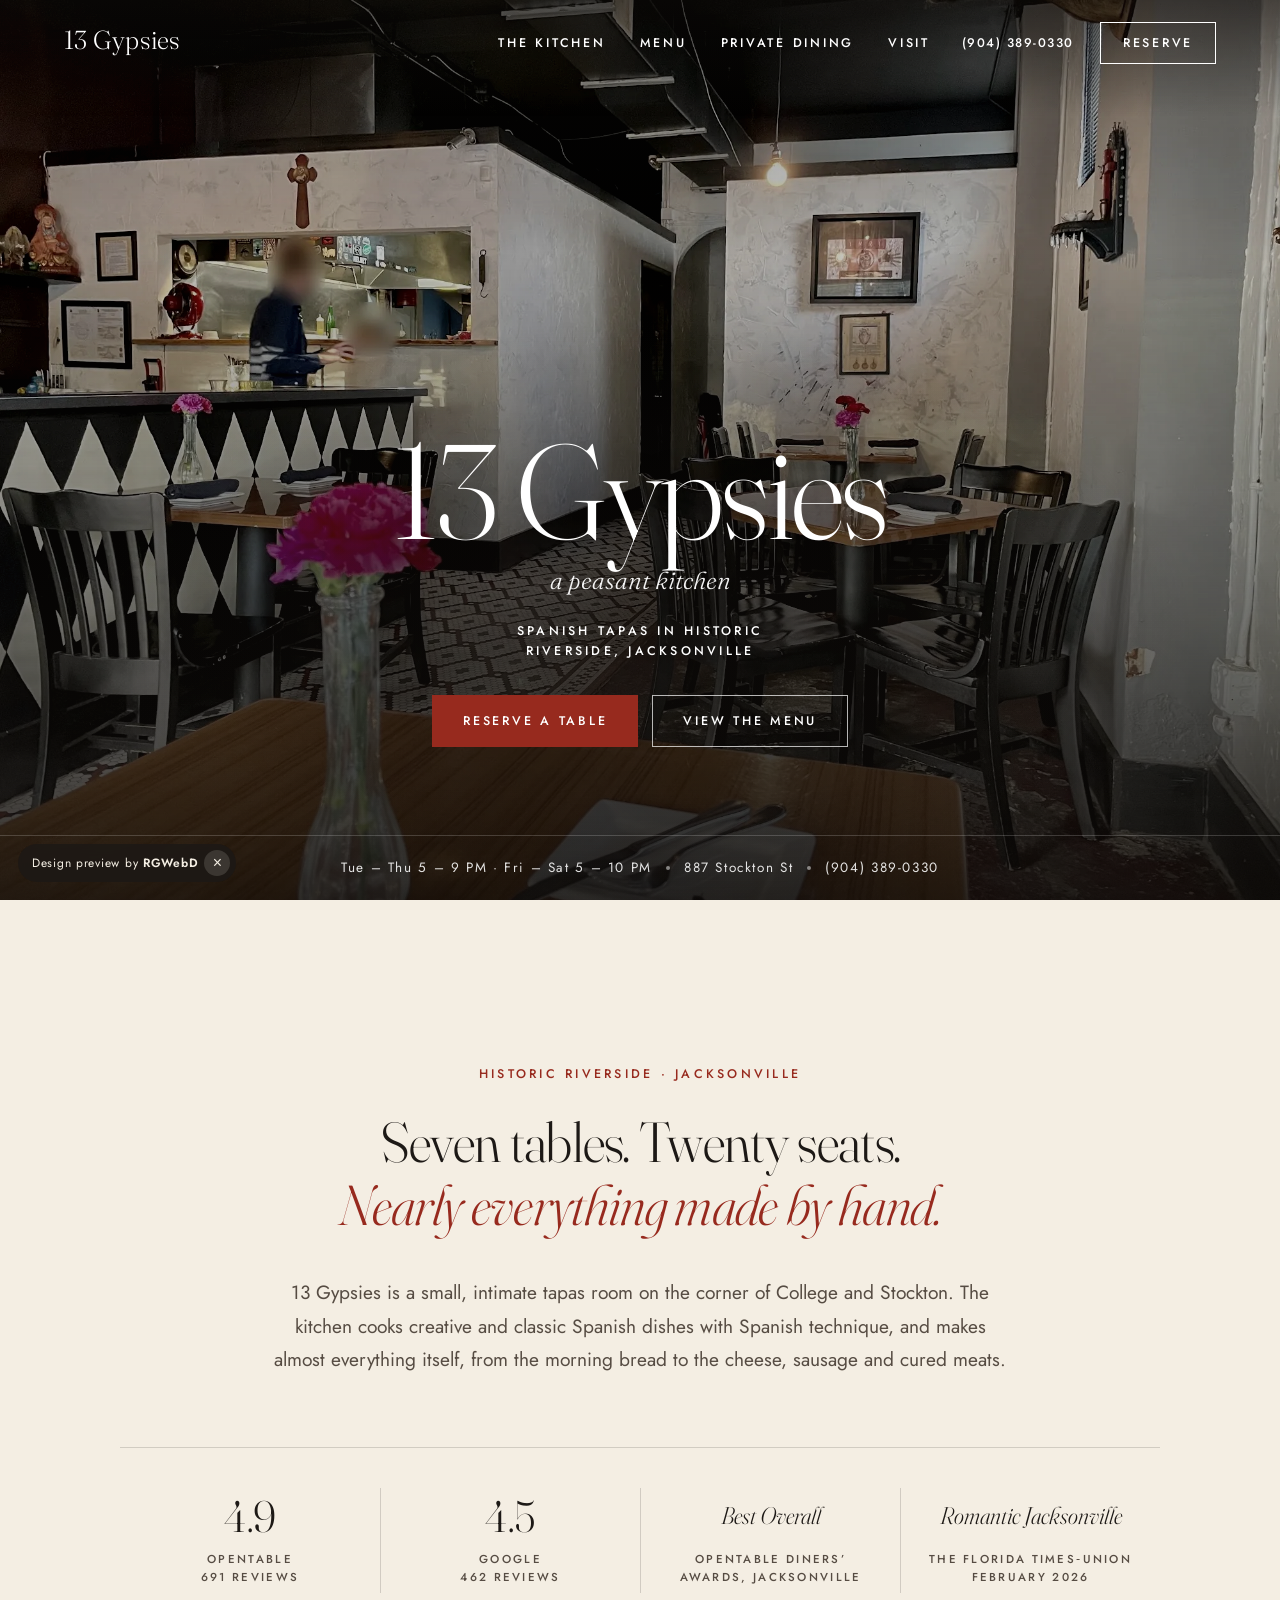
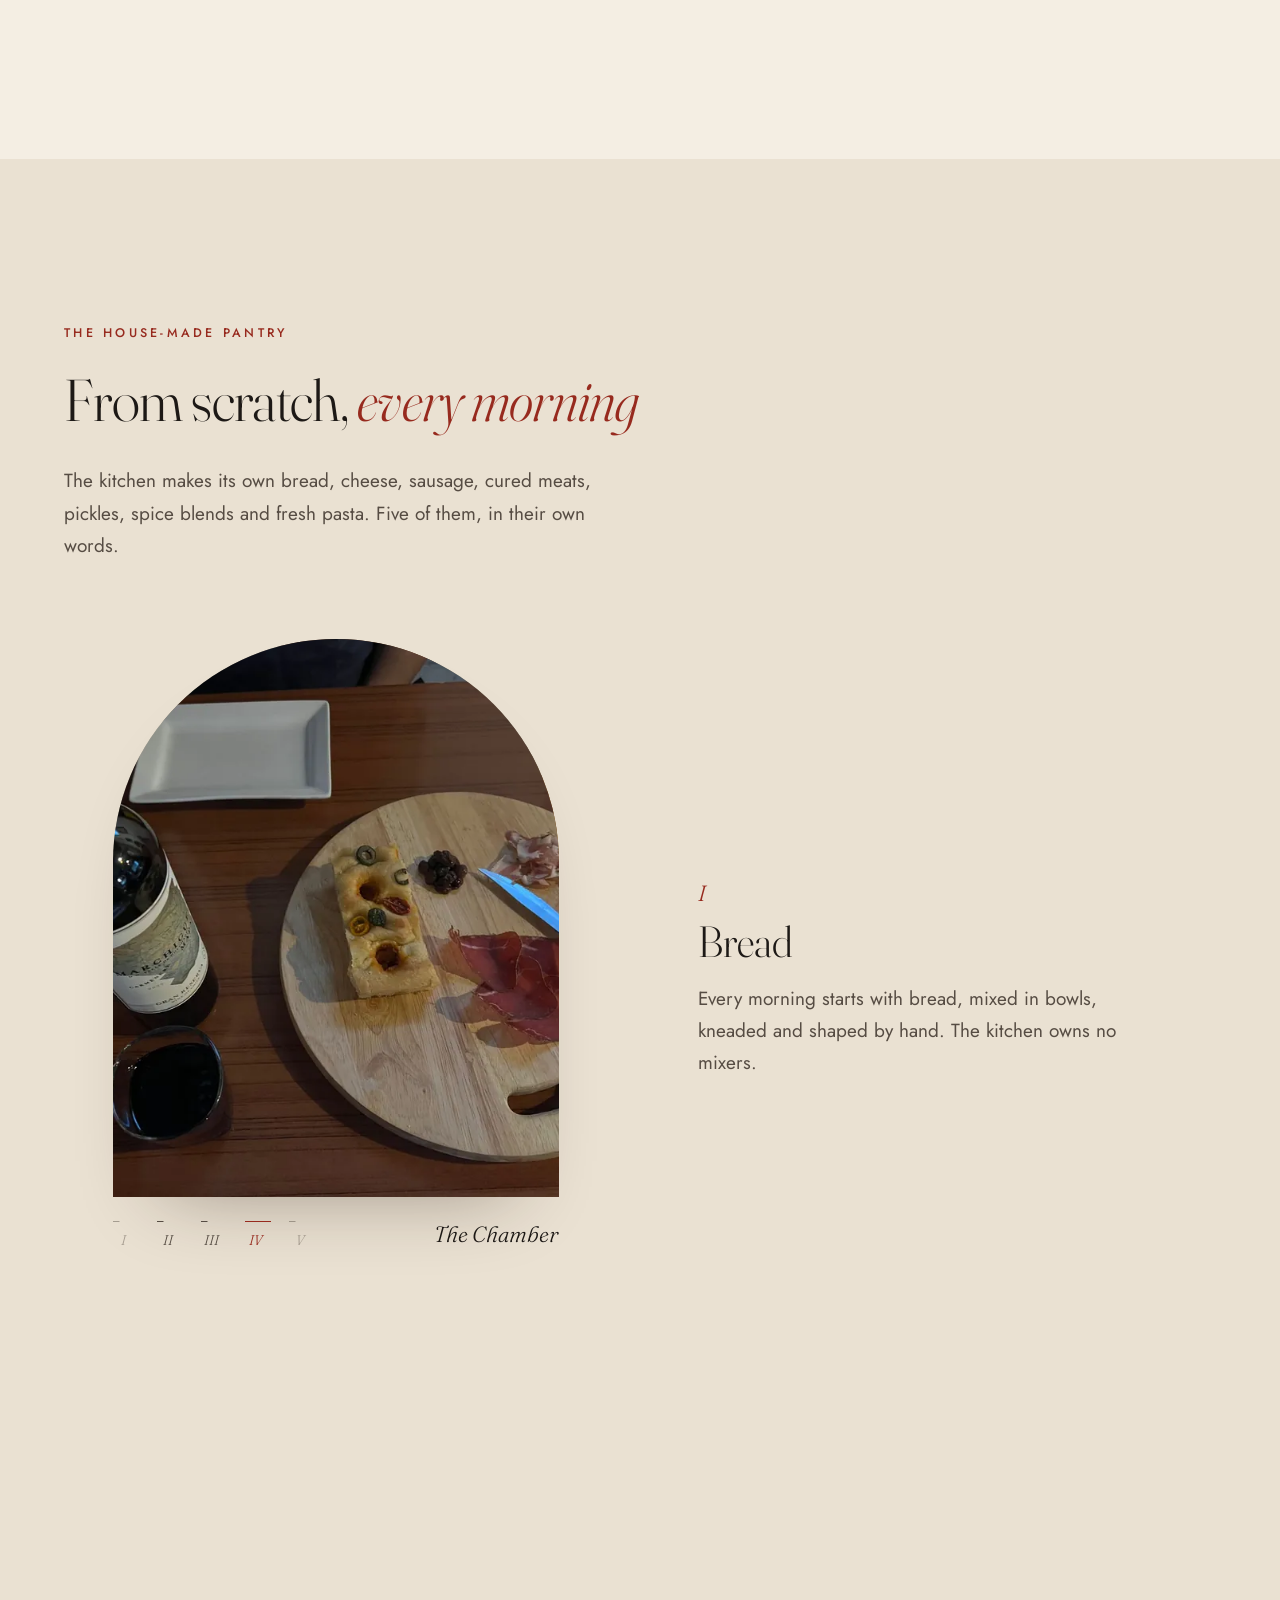
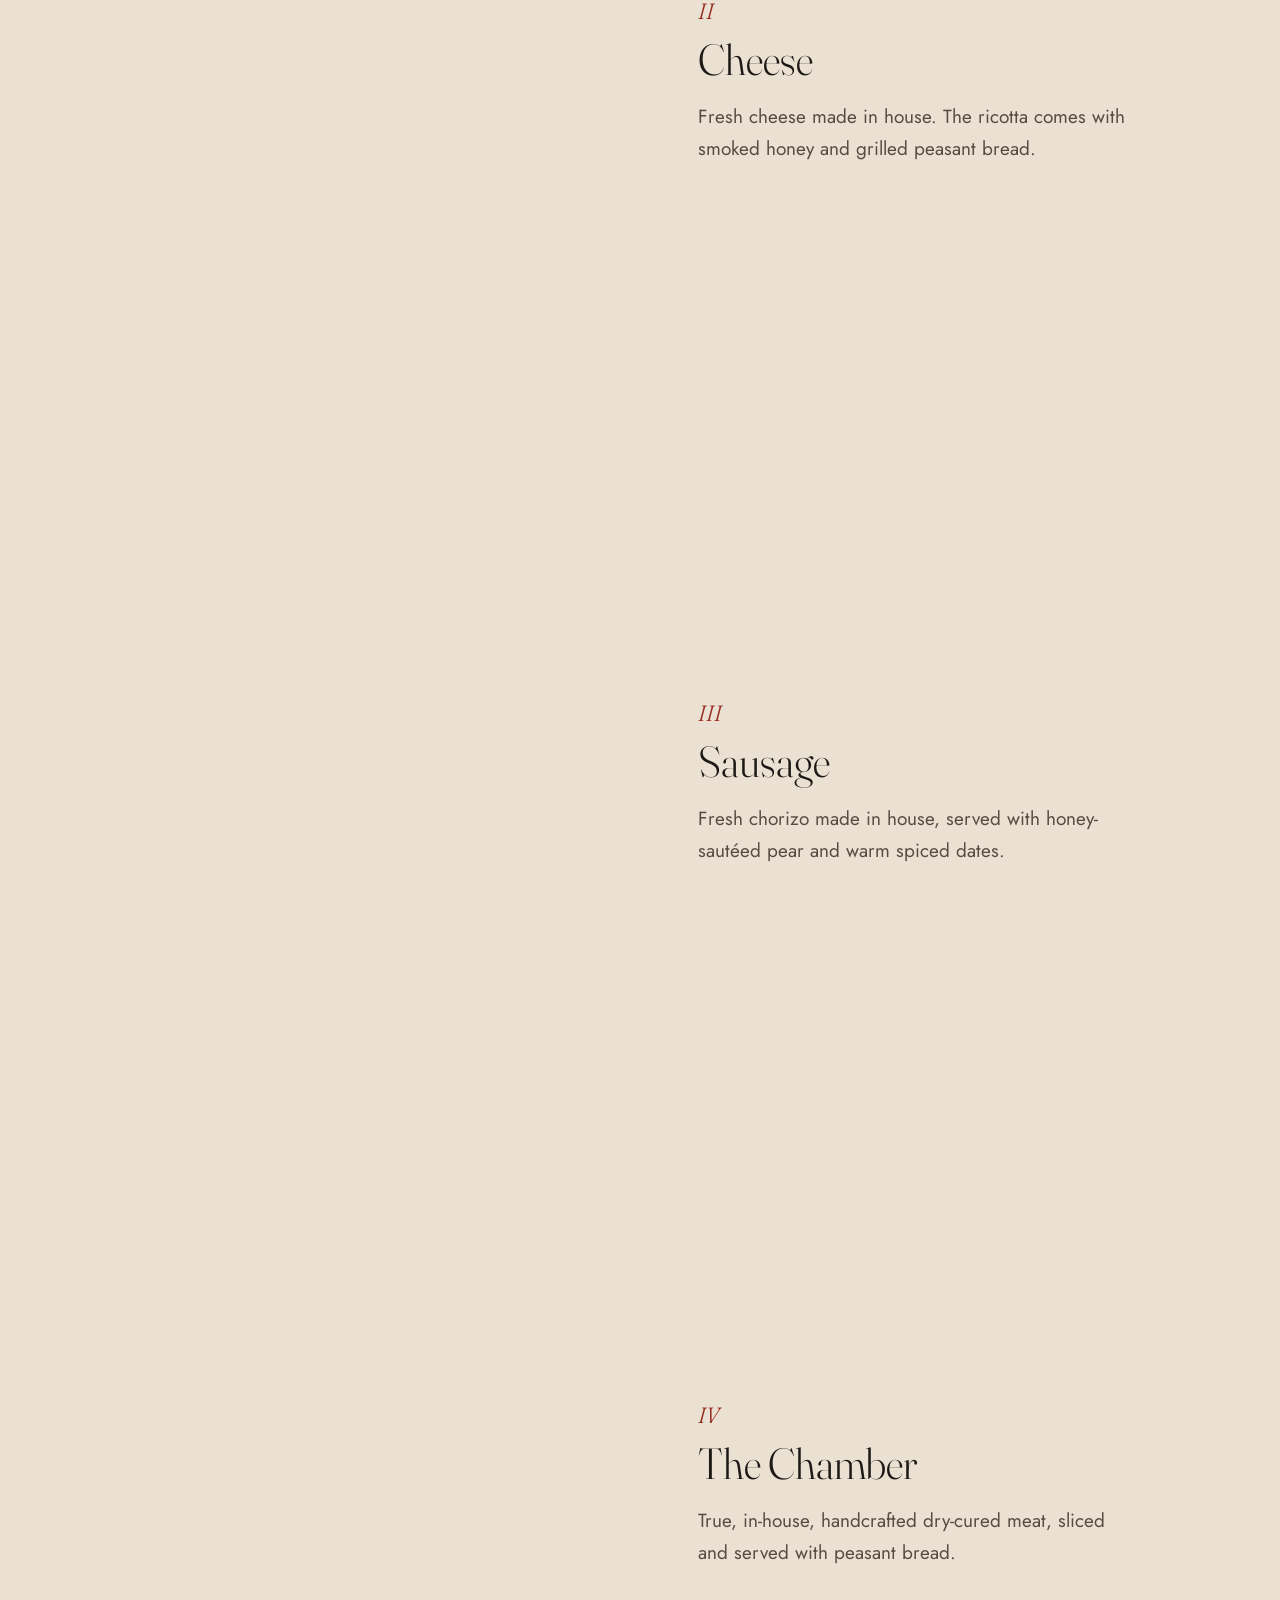
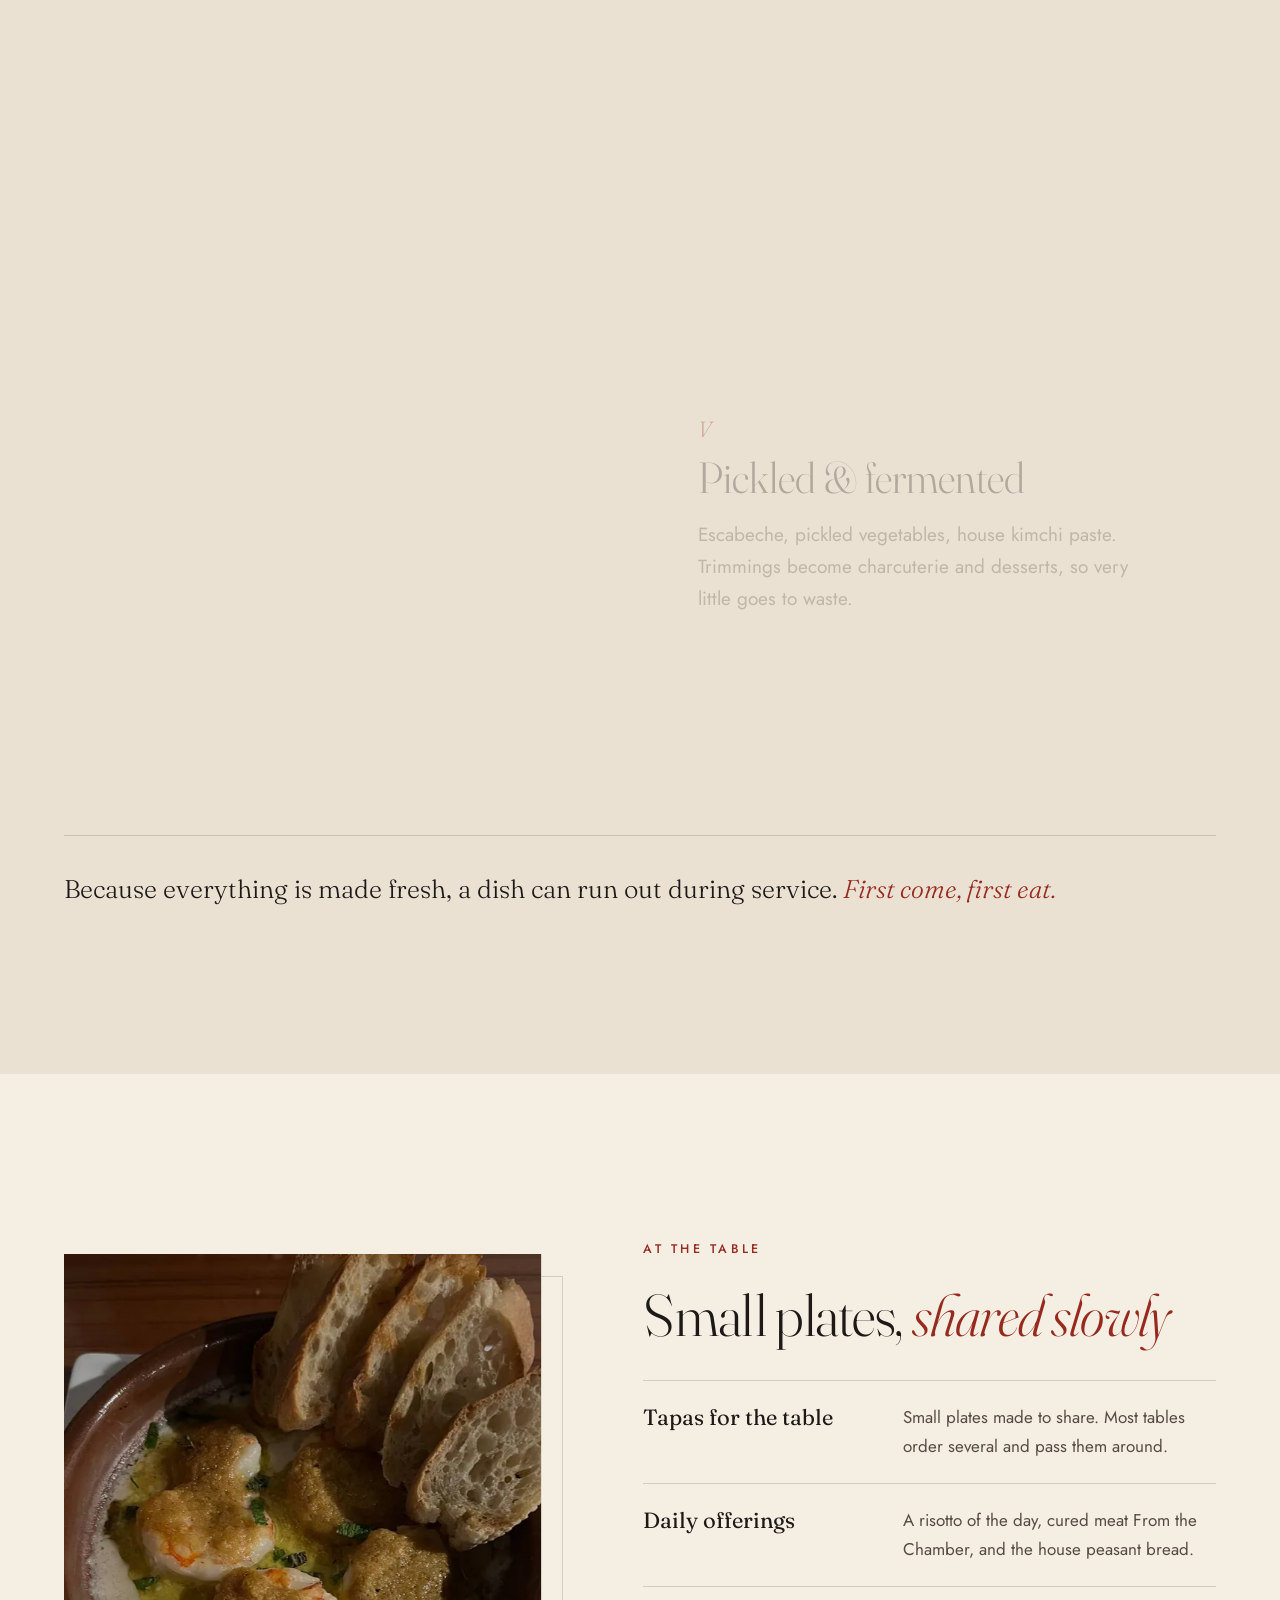
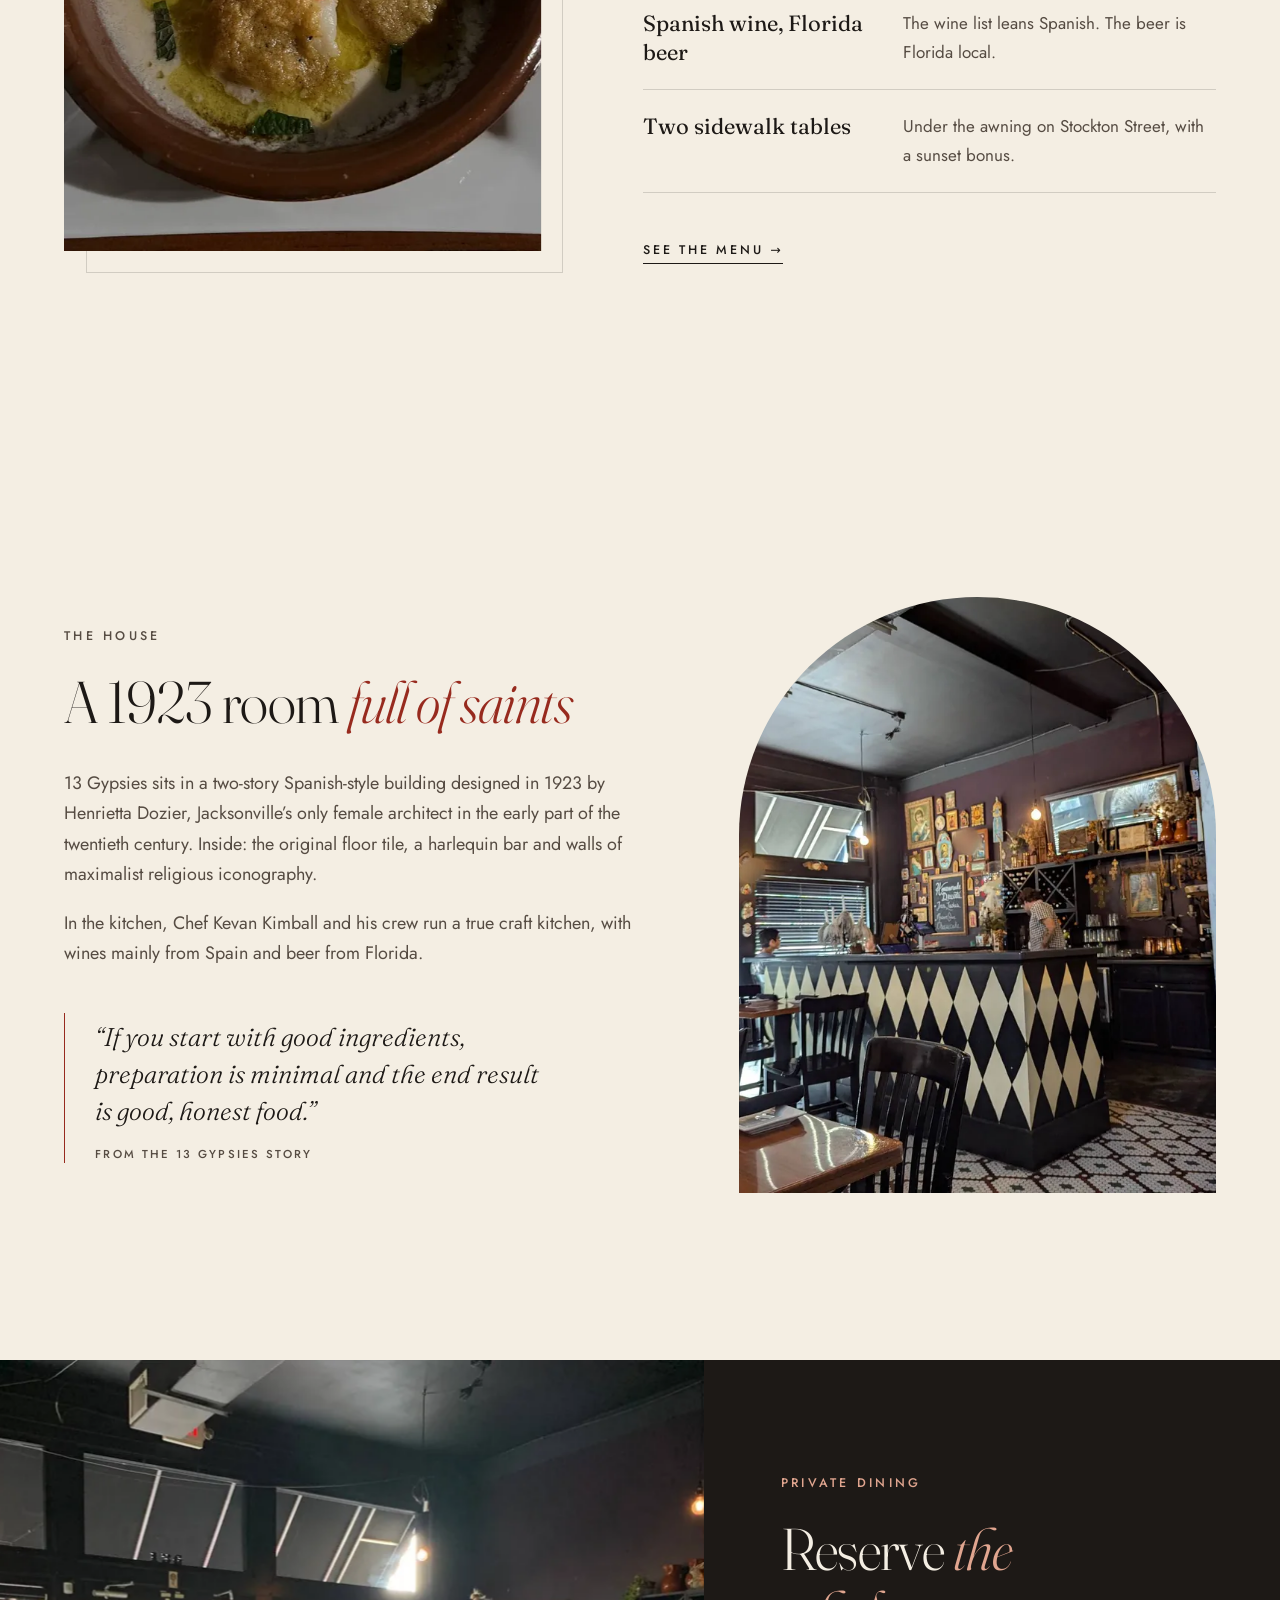
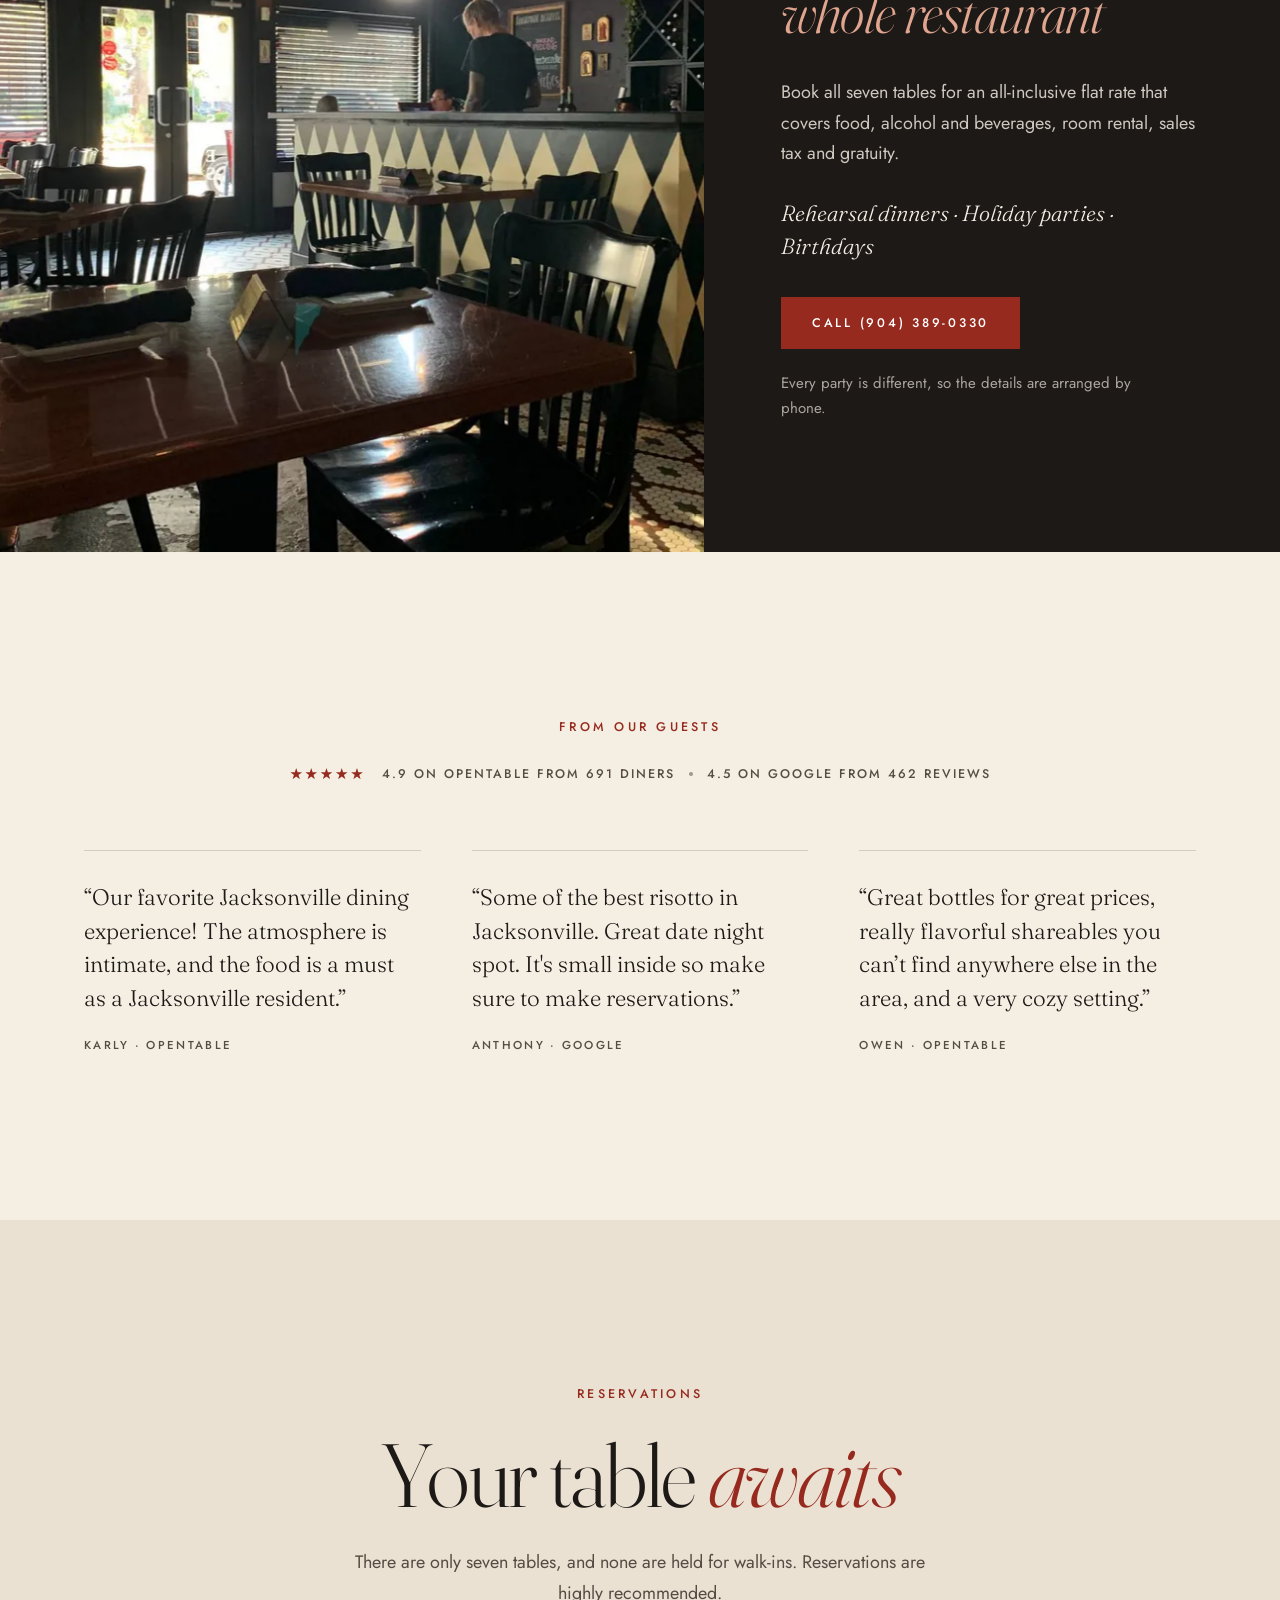
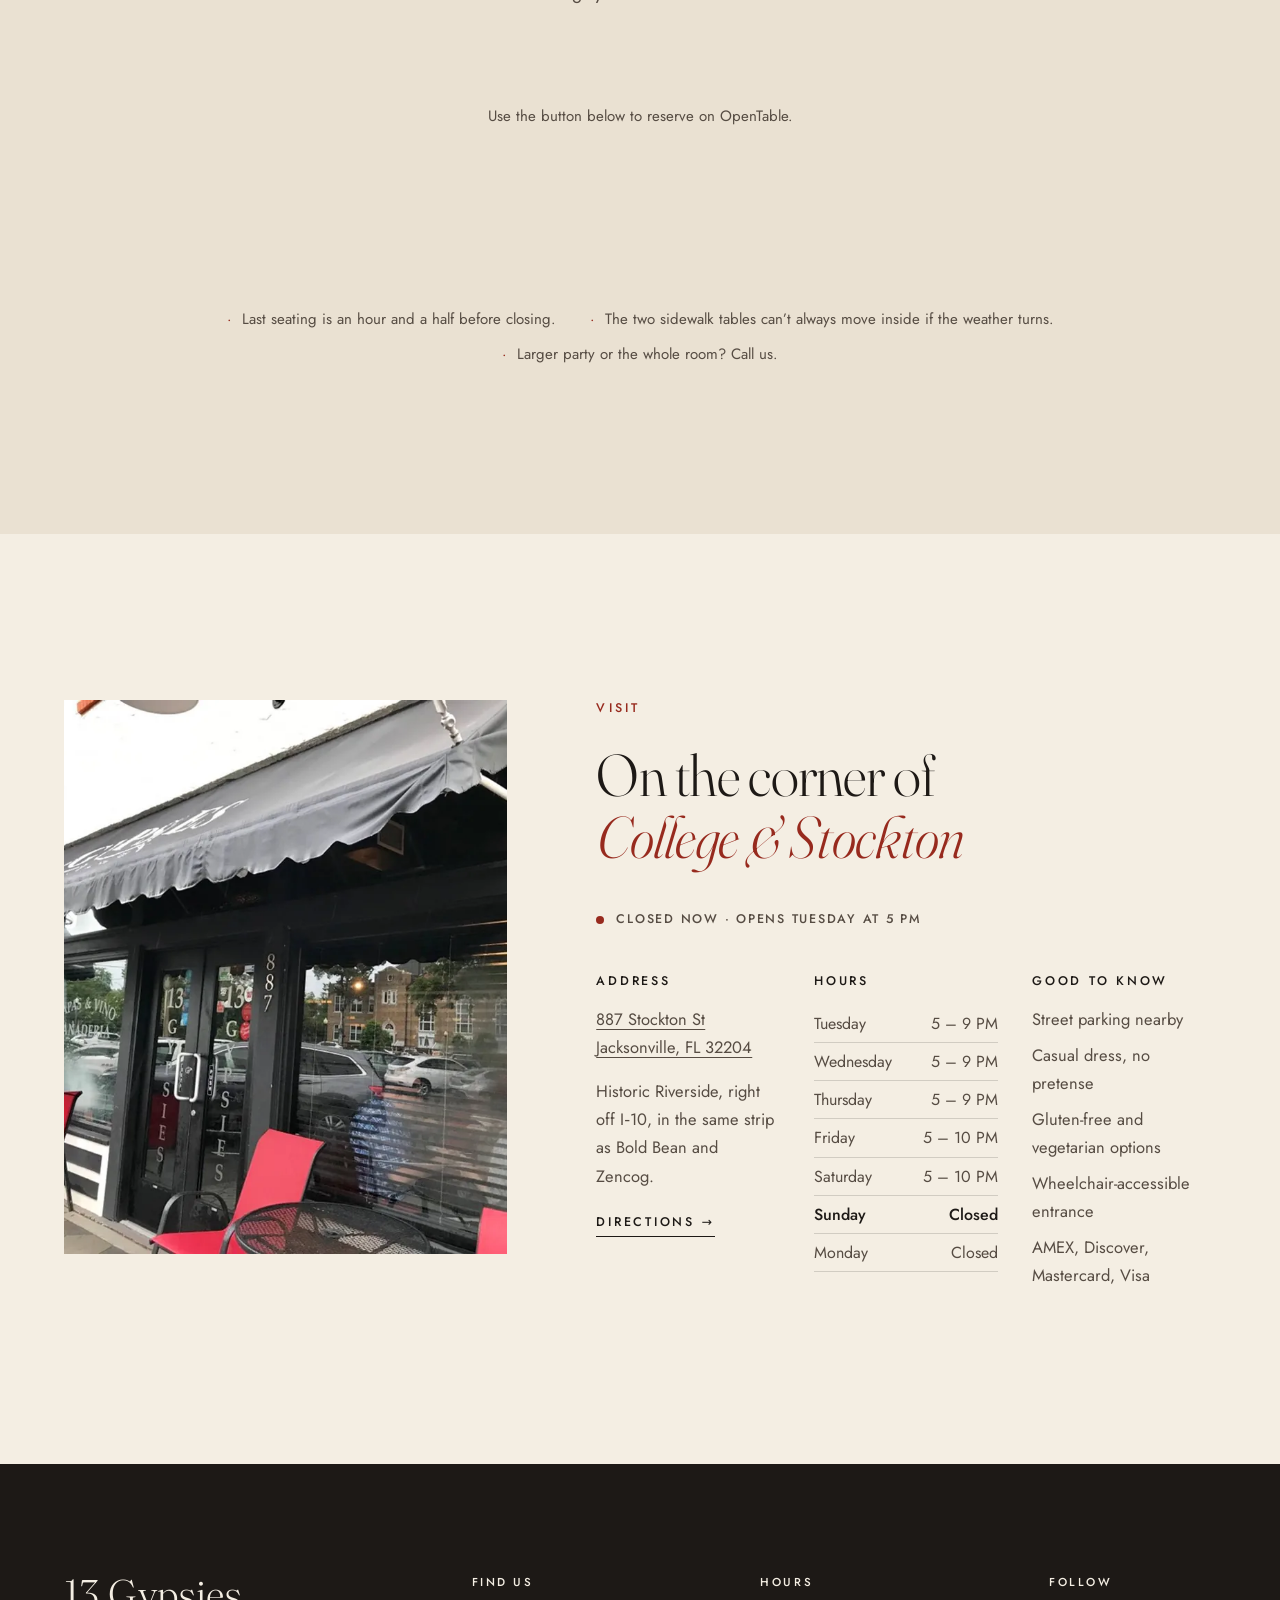
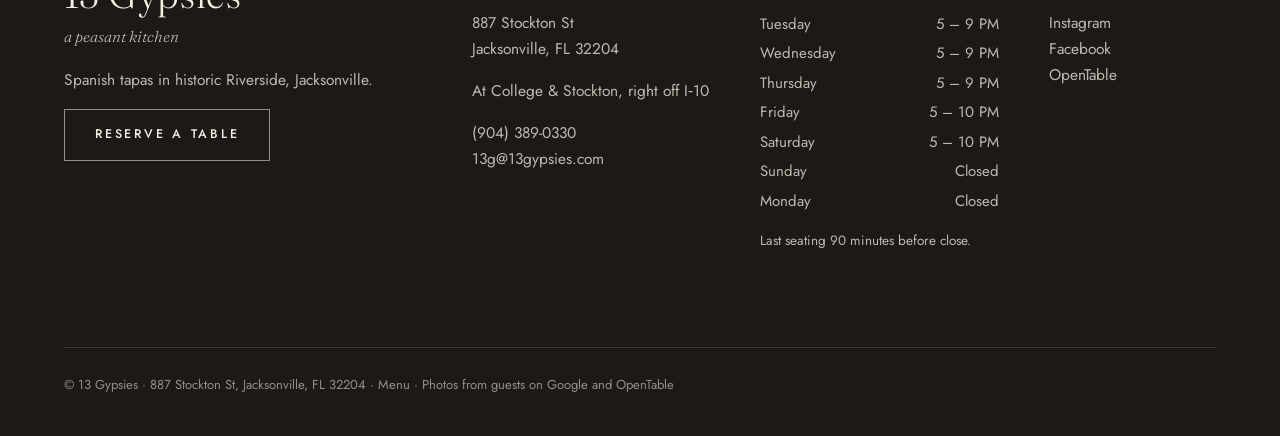
==== index.html @ c00463c7 "13 Gypsies luxe demo: first build" ====
<!doctype html><html lang="en"><head><meta charset="utf-8"><meta name="viewport" content="width=device-width,initial-scale=1,viewport-fit=cover">
<title>13 Gypsies · Spanish Tapas in Riverside, Jacksonville FL</title><meta name="description" content="13 Gypsies is an intimate Spanish tapas restaurant in historic Riverside, Jacksonville: seven tables, twenty seats, and nearly everything made in house. Dinner Tue–Sat. Reserve on OpenTable or call (904) 389-0330."><link rel="canonical" href="https://rgwebd.github.io/13gypsies-luxe/">
<meta property="og:type" content="restaurant"><meta property="og:title" content="13 Gypsies · Spanish Tapas in Riverside, Jacksonville FL"><meta property="og:description" content="13 Gypsies is an intimate Spanish tapas restaurant in historic Riverside, Jacksonville: seven tables, twenty seats, and nearly everything made in house. Dinner Tue–Sat. Reserve on OpenTable or call (904) 389-0330."><meta property="og:url" content="https://rgwebd.github.io/13gypsies-luxe/"><meta property="og:image" content="https://rgwebd.github.io/13gypsies-luxe/assets/og-image.jpg"><meta name="twitter:card" content="summary_large_image"><meta name="twitter:title" content="13 Gypsies · Spanish Tapas in Riverside, Jacksonville FL"><meta name="twitter:description" content="13 Gypsies is an intimate Spanish tapas restaurant in historic Riverside, Jacksonville: seven tables, twenty seats, and nearly everything made in house. Dinner Tue–Sat. Reserve on OpenTable or call (904) 389-0330."><meta name="twitter:image" content="https://rgwebd.github.io/13gypsies-luxe/assets/og-image.jpg">
<meta name="theme-color" content="#F4EEE3"><link rel="icon" href="favicon.ico" sizes="any"><link rel="icon" type="image/png" sizes="32x32" href="assets/favicon-32.png"><link rel="apple-touch-icon" href="apple-touch-icon.png">
<link rel="preload" href="assets/fonts/fraunces-normal.woff2" as="font" type="font/woff2" crossorigin><link rel="preload" href="assets/fonts/jost-normal.woff2" as="font" type="font/woff2" crossorigin>
<link rel="stylesheet" href="assets/styles.css?v=4"><script>document.documentElement.classList.add('js')</script>
<script type="application/ld+json">{"@context": "https://schema.org", "@type": "Restaurant", "@id": "https://rgwebd.github.io/13gypsies-luxe/#restaurant", "name": "13 Gypsies", "slogan": "A peasant kitchen", "url": "https://rgwebd.github.io/13gypsies-luxe/", "image": ["https://rgwebd.github.io/13gypsies-luxe/assets/img/hero-2000.webp", "https://rgwebd.github.io/13gypsies-luxe/assets/og-image.jpg"], "logo": "https://rgwebd.github.io/13gypsies-luxe/assets/favicon-512.png", "telephone": "+1-904-389-0330", "email": "13g@13gypsies.com", "description": "Intimate Spanish tapas restaurant in historic Riverside, Jacksonville: seven tables, twenty seats, and nearly everything made in house, from bread and cheese to sausage and dry-cured meats.", "address": {"@type": "PostalAddress", "streetAddress": "887 Stockton St", "addressLocality": "Jacksonville", "addressRegion": "FL", "postalCode": "32204", "addressCountry": "US"}, "geo": {"@type": "GeoCoordinates", "latitude": 30.315061, "longitude": -81.6891814}, "servesCuisine": ["Spanish", "Tapas", "Mediterranean"], "priceRange": "$$", "openingHoursSpecification": [{"@type": "OpeningHoursSpecification", "dayOfWeek": ["Tuesday", "Wednesday", "Thursday"], "opens": "17:00", "closes": "21:00"}, {"@type": "OpeningHoursSpecification", "dayOfWeek": ["Friday", "Saturday"], "opens": "17:00", "closes": "22:00"}], "acceptsReservations": "https://www.opentable.com/r/13-gypsies-jacksonville", "hasMenu": "https://rgwebd.github.io/13gypsies-luxe/menu.html", "paymentAccepted": "AMEX, Discover, Mastercard, Visa", "aggregateRating": {"@type": "AggregateRating", "ratingValue": 4.5, "reviewCount": 462, "bestRating": 5}, "sameAs": ["https://www.facebook.com/13gypsiesjax/", "https://www.instagram.com/13gypsies/", "https://www.opentable.com/r/13-gypsies-jacksonville", "https://maps.app.goo.gl/4hMLXT24EeZWwXa9A"]}</script></head>
<body class="p-home" id="top">
<a class="skip" href="#main">Skip to content</a>
<header class="hdr over" data-hdr>
 <a class="hdr-brand" href="#top" aria-label="13 Gypsies, home"><span class="wm">13 Gypsies</span></a>
 <nav class="hdr-nav" aria-label="Main"><a href="#kitchen">The Kitchen</a><a href="menu.html">Menu</a><a href="#private">Private Dining</a><a href="#visit">Visit</a></nav>
 <div class="hdr-act"><a class="hdr-tel" href="tel:+19043890330">(904) 389-0330</a><a class="btn sm" href="#reserve">Reserve</a></div>
</header>
<main id="main">
<section class="hero" aria-label="13 Gypsies">
 <div class="hero-ph"><img class="" src="assets/img/hero-1200.webp" srcset="assets/img/hero-1200.webp 1200w, assets/img/hero-2000.webp 2000w" sizes="100vw" alt="The dining room at 13 Gypsies: café tables with carnations, the harlequin bar and the kitchen pass" fetchpriority="high"></div>
 <div class="hero-in">
  <p class="hero-mark" aria-hidden="true">13 Gypsies</p>
  <p class="hero-tag">a peasant kitchen</p>
  <h1 class="hero-h1">Spanish tapas in historic Riverside, Jacksonville</h1>
  <div class="hero-cta"><a class="btn fill" href="#reserve">Reserve a table</a><a class="btn ghost" href="menu.html">View the menu</a></div>
 </div>
 <p class="hero-info"><span class="hi-h">Tue – Thu 5 – 9 PM · Fri – Sat 5 – 10 PM</span><span class="dot d1" aria-hidden="true"></span><span>887 Stockton St</span><span class="dot" aria-hidden="true"></span><a href="tel:+19043890330">(904) 389-0330</a></p>
</section>

<section class="intro sec" aria-labelledby="intro-h">
 <p class="eyebrow">Historic Riverside · Jacksonville</p>
 <h2 id="intro-h" class="intro-h">Seven tables. Twenty seats.<br><em>Nearly everything made by hand.</em></h2>
 <p class="lede">13 Gypsies is a small, intimate tapas room on the corner of College and Stockton. The kitchen cooks creative and classic Spanish dishes with Spanish technique, and makes almost everything itself, from the morning bread to the cheese, sausage and cured meats.</p>
 <ul class="creds" aria-label="Ratings and recognition">
  <li><b>4.9</b><span>OpenTable<br>691 reviews</span></li>
  <li><b>4.5</b><span>Google<br>462 reviews</span></li>
  <li><b class="w">Best Overall</b><span>OpenTable diners’<br>awards, Jacksonville</span></li>
  <li><a href="https://www.jacksonville.com/picture-gallery/entertainment/dining/2026/02/07/romantic-jacksonville-restaurants-for-dates-anniversaries-valentines-day/88514462007" rel="noopener" target="_blank"><b class="w">Romantic Jacksonville</b><span>The Florida Times‑Union<br>February 2026</span></a></li>
 </ul>
</section>

<section class="pantry sec" id="kitchen" aria-labelledby="pt-h" data-pantry>
 <div class="pt-head"><p class="eyebrow">The house-made pantry</p><h2 id="pt-h" class="h2">From scratch, <em>every morning</em></h2><p class="pt-sub">The kitchen makes its own bread, cheese, sausage, cured meats, pickles, spice blends and fresh pasta. Five of them, in their own words.</p></div>
 <div class="pt-grid">
  <div class="pt-stage" aria-hidden="true"><div class="pt-frame"><figure class="pt-shot on" data-i="0"><img class="" src="assets/img/f-bread-700.webp" srcset="assets/img/f-bread-700.webp 700w, assets/img/f-bread-1200.webp 1200w" sizes="(max-width:900px) 92vw, 44vw" alt="House peasant bread with olive oil for dipping" decoding="async"></figure><figure class="pt-shot" data-i="1"><img class="" src="assets/img/f-ricotta-700.webp" srcset="assets/img/f-ricotta-700.webp 700w, assets/img/f-ricotta-1200.webp 1200w" sizes="(max-width:900px) 92vw, 44vw" alt="House made ricotta with grilled peasant bread" decoding="async"></figure><figure class="pt-shot" data-i="2"><img class="" src="assets/img/chorizo-700.webp" srcset="assets/img/chorizo-700.webp 700w, assets/img/chorizo-1200.webp 1200w" sizes="(max-width:900px) 92vw, 44vw" alt="A plate of house chorizo from the 13 Gypsies kitchen" decoding="async"></figure><figure class="pt-shot" data-i="3"><img class="" src="assets/img/chamber-700.webp" srcset="assets/img/chamber-700.webp 700w, assets/img/chamber-1200.webp 1200w" sizes="(max-width:900px) 92vw, 44vw" alt="House cured meat on a wooden board beside a bottle of red wine" decoding="async"></figure><figure class="pt-shot" data-i="4"><img class="" src="assets/img/escabeche-700.webp" srcset="assets/img/escabeche-700.webp 700w, assets/img/escabeche-1200.webp 1200w" sizes="(max-width:900px) 92vw, 44vw" alt="Mushroom escabeche in a clay dish with toasted baguette" decoding="async"></figure></div><div class="pt-cap"><ol class="pt-ticks"><li data-i="0" class=on><span>I</span></li><li data-i="1"><span>II</span></li><li data-i="2"><span>III</span></li><li data-i="3"><span>IV</span></li><li data-i="4"><span>V</span></li></ol><p class="pt-now">Bread</p></div></div>
  <ol class="pt-steps"><li class="pt-step" data-i="0"><span class="pt-num">I</span><h3 class="pt-h">Bread</h3><p>Every morning starts with bread, mixed in bowls, kneaded and shaped by hand. The kitchen owns no mixers.</p><figure class="pt-inline"><img class="" src="assets/img/f-bread-700.webp" srcset="assets/img/f-bread-700.webp 700w, assets/img/f-bread-1200.webp 1200w" sizes="(max-width:900px) 88vw, 40vw" alt="House peasant bread with olive oil for dipping" loading="lazy" decoding="async"></figure></li><li class="pt-step" data-i="1"><span class="pt-num">II</span><h3 class="pt-h">Cheese</h3><p>Fresh cheese made in house. The ricotta comes with smoked honey and grilled peasant bread.</p><figure class="pt-inline"><img class="" src="assets/img/f-ricotta-700.webp" srcset="assets/img/f-ricotta-700.webp 700w, assets/img/f-ricotta-1200.webp 1200w" sizes="(max-width:900px) 88vw, 40vw" alt="House made ricotta with grilled peasant bread" loading="lazy" decoding="async"></figure></li><li class="pt-step" data-i="2"><span class="pt-num">III</span><h3 class="pt-h">Sausage</h3><p>Fresh chorizo made in house, served with honey-sautéed pear and warm spiced dates.</p><figure class="pt-inline"><img class="" src="assets/img/chorizo-700.webp" srcset="assets/img/chorizo-700.webp 700w, assets/img/chorizo-1200.webp 1200w" sizes="(max-width:900px) 88vw, 40vw" alt="A plate of house chorizo from the 13 Gypsies kitchen" loading="lazy" decoding="async"></figure></li><li class="pt-step" data-i="3"><span class="pt-num">IV</span><h3 class="pt-h">The Chamber</h3><p>True, in-house, handcrafted dry-cured meat, sliced and served with peasant bread.</p><figure class="pt-inline"><img class="" src="assets/img/chamber-700.webp" srcset="assets/img/chamber-700.webp 700w, assets/img/chamber-1200.webp 1200w" sizes="(max-width:900px) 88vw, 40vw" alt="House cured meat on a wooden board beside a bottle of red wine" loading="lazy" decoding="async"></figure></li><li class="pt-step" data-i="4"><span class="pt-num">V</span><h3 class="pt-h">Pickled &amp; fermented</h3><p>Escabeche, pickled vegetables, house kimchi paste. Trimmings become charcuterie and desserts, so very little goes to waste.</p><figure class="pt-inline"><img class="" src="assets/img/escabeche-700.webp" srcset="assets/img/escabeche-700.webp 700w, assets/img/escabeche-1200.webp 1200w" sizes="(max-width:900px) 88vw, 40vw" alt="Mushroom escabeche in a clay dish with toasted baguette" loading="lazy" decoding="async"></figure></li></ol>
 </div>
 <p class="pt-foot">Because everything is made fresh, a dish can run out during service. <em>First come, first eat.</em></p>
</section>

<section class="atable sec" aria-labelledby="tb-h">
 <figure class="tb-ph"><img class="" src="assets/img/f-gambas-800.webp" srcset="assets/img/f-gambas-800.webp 800w, assets/img/f-gambas-1600.webp 1600w" sizes="(max-width:900px) 92vw, 46vw" alt="Garlic shrimp in a clay dish with slices of house baguette" loading="lazy" decoding="async"></figure>
 <div class="tb-tx"><p class="eyebrow">At the table</p><h2 id="tb-h" class="h2">Small plates, <em>shared slowly</em></h2>
  <dl class="fm"><div class="fm-row"><dt>Tapas for the table</dt><dd>Small plates made to share. Most tables order several and pass them around.</dd></div><div class="fm-row"><dt>Daily offerings</dt><dd>A risotto of the day, cured meat From the Chamber, and the house peasant bread.</dd></div><div class="fm-row"><dt>Spanish wine, Florida beer</dt><dd>The wine list leans Spanish. The beer is Florida local.</dd></div><div class="fm-row"><dt>Two sidewalk tables</dt><dd>Under the awning on Stockton Street, with a sunset bonus.</dd></div></dl>
  <a class="lnk" href="menu.html">See the menu</a></div>
</section>

<section class="house sec" aria-labelledby="hs-h">
 <div class="hs-tx"><p class="eyebrow">The house</p><h2 id="hs-h" class="h2">A 1923 room <em>full of saints</em></h2>
  <p>13 Gypsies sits in a two-story Spanish-style building designed in 1923 by Henrietta Dozier, Jacksonville’s only female architect in the early part of the twentieth century. Inside: the original floor tile, a harlequin bar and walls of maximalist religious iconography.</p>
  <p>In the kitchen, Chef Kevan Kimball and his crew run a true craft kitchen, with wines mainly from Spain and beer from Florida.</p>
  <blockquote class="pull">“If you start with good ingredients, preparation is minimal and the end result is good, honest food.”<cite>From the 13 Gypsies story</cite></blockquote></div>
 <figure class="hs-ph"><img class="" src="assets/img/bar-800.webp" srcset="assets/img/bar-800.webp 800w, assets/img/bar-1600.webp 1600w" sizes="(max-width:900px) 92vw, 46vw" alt="The harlequin-painted bar beneath a wall of icons, candles and framed saints" loading="lazy" decoding="async"></figure>
</section>

<section class="private sec" id="private" aria-labelledby="pv-h">
 <figure class="pv-ph"><img class="" src="assets/img/dining-800.webp" srcset="assets/img/dining-800.webp 800w, assets/img/dining-1600.webp 1600w" sizes="(max-width:900px) 100vw, 55vw" alt="Café tables set by the front windows on Stockton Street" loading="lazy" decoding="async"></figure>
 <div class="pv-tx"><p class="eyebrow">Private dining</p><h2 id="pv-h" class="h2">Reserve <em>the whole restaurant</em></h2>
  <p>Book all seven tables for an all-inclusive flat rate that covers food, alcohol and beverages, room rental, sales tax and gratuity.</p>
  <p class="pv-for">Rehearsal dinners · Holiday parties · Birthdays</p>
  <div class="pv-cta"><a class="btn fill" href="tel:+19043890330">Call (904) 389-0330</a></div>
  <p class="small">Every party is different, so the details are arranged by phone.</p></div>
</section>

<section class="reviews sec" aria-labelledby="rv-h">
 <h2 id="rv-h" class="eyebrow">From our guests</h2>
 <p class="rv-line"><span class="stars" style="--r:98%" aria-hidden="true"><span>★★★★★</span><span>★★★★★</span></span> <span>4.9 on OpenTable from 691 diners</span><span class="dot" aria-hidden="true"></span><span>4.5 on Google from 462 reviews</span></p>
 <div class="rv-grid"><figure class="rv"><blockquote>“Our favorite Jacksonville dining experience! The atmosphere is intimate, and the food is a must as a Jacksonville resident.”</blockquote><figcaption>Karly · OpenTable</figcaption></figure><figure class="rv"><blockquote>“Some of the best risotto in Jacksonville. Great date night spot. It's small inside so make sure to make reservations.”</blockquote><figcaption>Anthony · Google</figcaption></figure><figure class="rv"><blockquote>“Great bottles for great prices, really flavorful shareables you can’t find anywhere else in the area, and a very cozy setting.”</blockquote><figcaption>Owen · OpenTable</figcaption></figure></div>
</section>

<section class="reserve sec" id="reserve" aria-labelledby="rs-h">
 <div class="rs-in">
  <p class="eyebrow">Reservations</p><h2 id="rs-h" class="rs-h">Your table <em>awaits</em></h2>
  <p class="rs-sub">There are only seven tables, and none are held for walk-ins. Reservations are highly recommended.</p>
  <div class="otw" data-rid="283390"><p class="otload">Loading OpenTable availability…</p></div>
  <div class="rs-cta"><a class="btn fill" href="https://www.opentable.com/r/13-gypsies-jacksonville" rel="noopener" target="_blank">Reserve on OpenTable</a><a class="btn" href="tel:+19043890330">Call (904) 389-0330</a></div>
  <ul class="rs-notes"><li>Last seating is an hour and a half before closing.</li><li>The two sidewalk tables can’t always move inside if the weather turns.</li><li>Larger party or the whole room? Call us.</li></ul>
 </div>
</section>

<section class="visit sec" id="visit" aria-labelledby="vs-h">
 <figure class="vs-ph"><img class="" src="assets/img/front-800.webp" srcset="assets/img/front-800.webp 800w, assets/img/front-1600.webp 1600w" sizes="(max-width:900px) 92vw, 46vw" alt="The 13 Gypsies storefront at 887 Stockton Street, with red chairs under the awning" loading="lazy" decoding="async"></figure>
 <div class="vs-tx"><p class="eyebrow">Visit</p><h2 id="vs-h" class="h2">On the corner of <em>College &amp; Stockton</em></h2>
  <p class="status" data-status><i aria-hidden="true"></i><span>Dinner Tuesday to Saturday from 5 PM</span></p>
  <div class="vs-cols">
   <div><h3 class="h3">Address</h3><p><a href="https://maps.app.goo.gl/4hMLXT24EeZWwXa9A" rel="noopener" target="_blank">887 Stockton St<br>Jacksonville, FL 32204</a></p><p>Historic Riverside, right off I‑10, in the same strip as Bold Bean and Zencog.</p><p><a class="lnk" href="https://www.google.com/maps/dir/?api=1&destination=13+Gypsies,+887+Stockton+St,+Jacksonville,+FL+32204" rel="noopener" target="_blank">Directions</a></p></div>
   <div><h3 class="h3">Hours</h3><table class="hours"><caption class="sr">Opening hours</caption><tr data-d="2"><th scope="row">Tuesday</th><td>5 – 9 PM</td></tr><tr data-d="3"><th scope="row">Wednesday</th><td>5 – 9 PM</td></tr><tr data-d="4"><th scope="row">Thursday</th><td>5 – 9 PM</td></tr><tr data-d="5"><th scope="row">Friday</th><td>5 – 10 PM</td></tr><tr data-d="6"><th scope="row">Saturday</th><td>5 – 10 PM</td></tr><tr data-d="0"><th scope="row">Sunday</th><td>Closed</td></tr><tr data-d="1"><th scope="row">Monday</th><td>Closed</td></tr></table></div>
   <div><h3 class="h3">Good to know</h3><ul class="gtk"><li>Street parking nearby</li><li>Casual dress, no pretense</li><li>Gluten-free and vegetarian options</li><li>Wheelchair-accessible entrance</li><li>AMEX, Discover, Mastercard, Visa</li></ul></div>
  </div></div>
</section>
</main>
<footer class="ftr">
 <div class="ftr-in">
  <div class="ftr-brand"><span class="wm">13 Gypsies</span><p class="ftr-tag">a peasant kitchen</p><p>Spanish tapas in historic Riverside, Jacksonville.</p><a class="btn light" href="index.html#reserve">Reserve a table</a></div>
  <div><h2 class="ftr-h">Find us</h2><p><a href="https://maps.app.goo.gl/4hMLXT24EeZWwXa9A" rel="noopener" target="_blank">887 Stockton St<br>Jacksonville, FL 32204</a></p><p>At College &amp; Stockton, right off I‑10</p><p><a href="tel:+19043890330">(904) 389-0330</a><br><a href="mailto:13g@13gypsies.com">13g@13gypsies.com</a></p></div>
  <div><h2 class="ftr-h">Hours</h2><ul class="ftr-hours"><li><span>Tuesday</span><span>5 – 9 PM</span></li><li><span>Wednesday</span><span>5 – 9 PM</span></li><li><span>Thursday</span><span>5 – 9 PM</span></li><li><span>Friday</span><span>5 – 10 PM</span></li><li><span>Saturday</span><span>5 – 10 PM</span></li><li><span>Sunday</span><span>Closed</span></li><li><span>Monday</span><span>Closed</span></li></ul><p class="ftr-small">Last seating 90 minutes before close.</p></div>
  <div><h2 class="ftr-h">Follow</h2><p><a href="https://www.instagram.com/13gypsies/" rel="noopener" target="_blank">Instagram</a><br><a href="https://www.facebook.com/13gypsiesjax/" rel="noopener" target="_blank">Facebook</a><br><a href="https://www.opentable.com/r/13-gypsies-jacksonville" rel="noopener" target="_blank">OpenTable</a></p></div>
 </div>
 <p class="ftr-base">© 13 Gypsies · 887 Stockton St, Jacksonville, FL 32204 · <a href="menu.html">Menu</a> · Photos from guests on Google and OpenTable</p>
</footer>
<div class="mbar" data-mbar><a class="btn fill" href="index.html#reserve">Reserve</a><a class="btn" href="tel:+19043890330">Call</a></div>
<aside class="demo" aria-label="Design preview notice"><span>Design preview by <b>RGWebD</b></span><button type="button" aria-label="Dismiss design preview notice">×</button></aside>
<script src="assets/script.js?v=4" defer></script>
</body></html>
---- assets/styles.css ----
@font-face{font-family:Fraunces;src:url(fonts/fraunces-normal.woff2) format("woff2");font-weight:300 600;font-style:normal;font-display:swap}
@font-face{font-family:Fraunces;src:url(fonts/fraunces-italic.woff2) format("woff2");font-weight:300 500;font-style:italic;font-display:swap}
@font-face{font-family:Jost;src:url(fonts/jost-normal.woff2) format("woff2");font-weight:300 600;font-style:normal;font-display:swap}
:root{--paper:#F4EEE3;--paper2:#EAE1D2;--ink:#1D1916;--ink2:#564C43;--red:#972A1E;--red2:#7E2117;--line:rgba(29,25,22,.16);
--serif:Fraunces,"Iowan Old Style",Georgia,serif;--sans:Jost,"Avenir Next",system-ui,sans-serif;--ease:cubic-bezier(.2,.7,.1,1);--gut:clamp(22px,5vw,80px)}
*,*::before,*::after{box-sizing:border-box}
[hidden]{display:none!important}
html{scroll-behavior:smooth;scroll-padding-top:90px;-webkit-text-size-adjust:100%}
body{margin:0;background:var(--paper);color:var(--ink);font:400 18px/1.7 var(--sans);-webkit-font-smoothing:antialiased;text-rendering:optimizeLegibility;overflow-x:hidden}
img{display:block;max-width:100%;height:auto}
a{color:inherit}
h1,h2,h3{margin:0;font-weight:300;text-wrap:balance}
p{margin:0 0 1em}
em{font-style:italic}
.sr{position:absolute;width:1px;height:1px;overflow:hidden;clip:rect(0 0 0 0);white-space:nowrap}
.skip{position:fixed;left:16px;top:-60px;z-index:100;background:var(--ink);color:var(--paper);padding:10px 16px;text-decoration:none}
.skip:focus{top:12px}
:focus-visible{outline:2px solid var(--red);outline-offset:3px}
.sec{padding:clamp(96px,13vw,190px) var(--gut);overflow-x:clip}
.eyebrow{font:500 12.5px/1.4 var(--sans);letter-spacing:.26em;text-transform:uppercase;color:var(--red);margin:0 0 26px}
.h2{font:300 clamp(38px,4.6vw,66px)/1.06 var(--serif);font-variation-settings:"opsz" 144;letter-spacing:-.012em;margin-bottom:34px}
.h2 em,.intro-h em,.rs-h em,.mn-title em{color:var(--red);font-weight:300}
.h3{font:500 12.5px/1.4 var(--sans);letter-spacing:.22em;text-transform:uppercase;margin:0 0 14px;color:var(--ink)}
.lede{font-size:clamp(18px,1.5vw,20.5px);line-height:1.75;color:var(--ink2);max-width:62ch}
.small{font-size:15px;color:var(--ink2)}
.dot{display:inline-block;width:4px;height:4px;border-radius:50%;background:currentColor;opacity:.55;margin:0 14px;vertical-align:middle}

/* buttons + links */
.btn{display:inline-flex;align-items:center;justify-content:center;gap:10px;min-height:52px;padding:0 30px;border:1px solid currentColor;background:transparent;color:inherit;font:500 12.5px/1 var(--sans);letter-spacing:.22em;text-transform:uppercase;text-decoration:none;transition:background .35s,color .35s,border-color .35s;white-space:nowrap}
.btn:hover{background:var(--ink);color:var(--paper);border-color:var(--ink)}
.btn.fill{background:var(--red);border-color:var(--red);color:#fff}
.btn.fill:hover{background:var(--red2);border-color:var(--red2)}
.btn.sm{min-height:42px;padding:0 22px}
.btn.ghost{color:#fff;border-color:rgba(255,255,255,.7)}
.btn.ghost:hover{background:#fff;color:var(--ink);border-color:#fff}
.btn.light{color:var(--paper);border-color:rgba(244,238,227,.55)}
.btn.light:hover{background:var(--paper);color:var(--ink)}
.lnk{display:inline-block;font:500 12.5px/1 var(--sans);letter-spacing:.22em;text-transform:uppercase;text-decoration:none;padding-bottom:8px;background:linear-gradient(currentColor,currentColor) 0 100%/100% 1px no-repeat;transition:background-size .45s var(--ease)}
.lnk::after{content:" →"}
.lnk:hover{background-size:40% 1px}

/* header */
.wm{font:300 26px/1 var(--serif);font-variation-settings:"opsz" 72;letter-spacing:.01em;white-space:nowrap}
.wm i{font-style:italic;color:inherit;margin-right:.08em}
.hdr{position:fixed;inset:0 0 auto;z-index:50;display:flex;align-items:center;gap:32px;height:86px;padding:0 var(--gut);color:var(--ink);transition:background .45s,color .45s,height .45s,box-shadow .45s}
.hdr.over{color:#fff}
.hdr.over::before{content:"";position:absolute;inset:0 0 -30px;background:linear-gradient(180deg,rgba(12,10,8,.5),transparent);pointer-events:none;transition:opacity .45s;z-index:-1}
.hdr.solid{background:var(--paper);color:var(--ink);height:72px;box-shadow:0 1px 0 var(--line)}
.hdr.solid::before{opacity:0}
.hdr-brand{text-decoration:none;color:inherit}
.hdr-nav{display:flex;gap:34px;margin-left:auto}
.hdr-nav a,.hdr-tel{font:500 12.5px/1 var(--sans);letter-spacing:.22em;text-transform:uppercase;text-decoration:none;padding:8px 0;background:linear-gradient(currentColor,currentColor) 0 100%/0 1px no-repeat;transition:background-size .4s var(--ease)}
.hdr-nav a:hover,.hdr-nav a[aria-current]{background-size:100% 1px}
.hdr-act{display:flex;align-items:center;gap:26px}
.hdr-tel{letter-spacing:.12em}
.hdr .btn.sm{border-color:currentColor}
.hdr.solid .btn.sm{background:var(--red);border-color:var(--red);color:#fff}

/* hero */
.hero{position:relative;height:100vh;height:100svh;min-height:620px;color:#fff;display:flex;align-items:flex-end;justify-content:center;overflow:hidden;background:#2a2420}
.hero-ph,.hero-ph img{position:absolute;inset:0;width:100%;height:100%}
.hero-ph img{object-fit:cover;object-position:50% 62%;filter:brightness(.8) contrast(1.05) saturate(.86);transform-origin:50% 60%;animation:kb 14s var(--ease) both}
@keyframes kb{from{transform:scale(1.07)}to{transform:scale(1)}}
.hero-ph::after{content:"";position:absolute;inset:0;background:radial-gradient(ellipse 60% 48% at 50% 70%,rgba(14,11,9,.5),transparent 72%),linear-gradient(180deg,rgba(14,11,9,.3) 0%,rgba(14,11,9,.05) 28%,rgba(14,11,9,.3) 55%,rgba(14,11,9,.84) 100%)}
.hero-in{position:relative;text-align:center;padding:0 var(--gut) clamp(118px,17vh,170px);animation:up 1.4s .25s var(--ease) both}
@keyframes up{from{opacity:0;transform:translateY(18px)}to{opacity:1;transform:none}}
.hero-mark{font:300 clamp(72px,10.5vw,168px)/.9 var(--serif);font-variation-settings:"opsz" 144;letter-spacing:-.02em;margin:0;text-shadow:0 2px 40px rgba(0,0,0,.25)}
.hero-mark i{font-style:italic}
.hero-tag{font:italic 300 clamp(20px,1.9vw,26px)/1.2 var(--serif);margin:14px 0 0;opacity:.95}
.hero-h1{font:500 12.5px/1.6 var(--sans);letter-spacing:.26em;text-transform:uppercase;margin:26px auto 34px;max-width:40ch}
.hero-cta{display:flex;gap:14px;justify-content:center;flex-wrap:wrap}
.hero-info{position:absolute;left:0;right:0;bottom:0;margin:0;padding:22px var(--gut);display:flex;justify-content:center;align-items:center;flex-wrap:wrap;font:400 13.5px/1.5 var(--sans);letter-spacing:.12em;color:rgba(255,255,255,.88);border-top:1px solid rgba(255,255,255,.18)}
.hero-info a{text-decoration:none}

/* intro */
.intro{text-align:center;max-width:1180px;margin:0 auto}
.intro-h{font:300 clamp(36px,4.4vw,64px)/1.12 var(--serif);font-variation-settings:"opsz" 144;letter-spacing:-.012em;margin:0 auto 40px}
.intro .lede{margin:0 auto 70px}
.creds{list-style:none;margin:0 auto;padding:40px 0 0;display:grid;grid-template-columns:repeat(4,1fr);border-top:1px solid var(--line);max-width:1040px}
.creds li{padding:6px 18px;border-left:1px solid var(--line)}
.creds li:first-child{border-left:0}
.creds a{text-decoration:none;display:block}
.creds b{display:block;font:300 44px/1 var(--serif);font-variation-settings:"opsz" 144;margin-bottom:12px}
.creds b.w{font-size:24px;line-height:1.15;font-style:italic;padding-top:8px;min-height:44px}
.creds span{display:block;font:500 11.5px/1.6 var(--sans);letter-spacing:.2em;text-transform:uppercase;color:var(--ink2)}
.creds a:hover b{color:var(--red)}

/* SIGNATURE: house-made pantry */
.pantry{background:var(--paper2)}
.pt-head{max-width:1240px;margin:0 auto clamp(40px,6vw,90px)}
.pt-sub{color:var(--ink2);max-width:52ch;font-size:19px}
.pt-grid{max-width:1240px;margin:0 auto;display:grid;grid-template-columns:1.05fr 1fr;gap:clamp(40px,7vw,120px)}
.pt-stage{display:none}
.pt-steps{list-style:none;margin:0;padding:0}
.pt-step{padding:0 0 70px}
.pt-num{display:block;font:italic 300 22px/1 var(--serif);color:var(--red);margin-bottom:14px}
.pt-h{font:300 clamp(34px,3.4vw,50px)/1.08 var(--serif);font-variation-settings:"opsz" 144;margin-bottom:18px}
.pt-step p{color:var(--ink2);max-width:40ch;font-size:19px}
.pt-inline{margin:26px 0 0;aspect-ratio:4/5;overflow:hidden;border-radius:999px 999px 0 0;max-width:420px}
.pt-inline img{width:100%;height:100%;object-fit:cover}
.pt-foot{max-width:1240px;margin:30px auto 0;padding-top:36px;border-top:1px solid var(--line);font:300 clamp(22px,2vw,28px)/1.4 var(--serif);color:var(--ink)}
.pt-foot em{color:var(--red)}
/* live (JS + motion) mode */
.pantry.live .pt-inline{display:none}
.pantry.live .pt-stage{display:block;position:sticky;top:max(96px,calc(50vh - 340px));align-self:start}
.pantry.live .pt-step{min-height:78vh;display:flex;flex-direction:column;justify-content:center;padding:0;opacity:.28;transition:opacity .8s var(--ease)}
.pantry.live .pt-step.on{opacity:1}
.pantry.live .pt-step:last-child{min-height:62vh}
.pt-frame{position:relative;aspect-ratio:4/5;max-height:62vh;margin:0 auto;border-radius:999px 999px 0 0;overflow:hidden;background:#d8ccb9;box-shadow:0 40px 80px -50px rgba(40,25,15,.45)}
.pt-shot{position:absolute;inset:0;margin:0;clip-path:inset(100% 0 0 0);transition:clip-path 1.25s var(--ease)}
.pt-shot img{width:100%;height:100%;object-fit:cover;transform:scale(1.16);transition:transform 1.8s var(--ease)}
.pt-shot.on{clip-path:inset(0 0 0 0);z-index:2}
.pt-shot.on img{transform:scale(1)}
.pt-shot.was{clip-path:inset(0 0 0 0);z-index:1}
.pt-shot.was img{transform:scale(1.04)}
.pt-cap{display:flex;align-items:center;justify-content:space-between;gap:20px;margin:24px auto 0;max-width:calc(62vh*.8)}
.pt-now{margin:0;font:italic 300 22px/1 var(--serif);color:var(--ink)}
.pt-ticks{list-style:none;margin:0;padding:0;display:flex;gap:18px;font:500 11px/1 var(--sans);letter-spacing:.2em;text-transform:uppercase;color:var(--ink2)}
.pt-ticks li{min-width:26px;text-align:center;opacity:.45;transition:opacity .6s,color .6s;padding-top:12px;position:relative}
.pt-ticks li::before{content:"";position:absolute;left:0;right:0;top:0;height:1px;background:currentColor;transform:scaleX(.25);transform-origin:left;transition:transform .8s var(--ease)}
.pt-ticks li.on{opacity:1;color:var(--red)}
.pt-ticks li.on::before{transform:scaleX(1)}
.pt-ticks span{font:italic 300 14px/1 var(--serif);letter-spacing:0;margin-right:4px}

/* at the table */
.atable{max-width:1360px;margin:0 auto;display:grid;grid-template-columns:5fr 6fr;gap:clamp(40px,8vw,130px);align-items:center}
.tb-ph{margin:0;position:relative}
.tb-ph img{width:100%;aspect-ratio:4/5;object-fit:cover}
.tb-ph::after{content:"";position:absolute;inset:22px -22px -22px 22px;border:1px solid var(--line);z-index:-1}
.fm{margin:0 0 40px}
.fm-row{display:grid;grid-template-columns:minmax(0,1fr) minmax(0,1.35fr);gap:28px;padding:22px 0;border-top:1px solid var(--line)}
.fm-row:last-child{border-bottom:1px solid var(--line)}
.fm dt{font:400 22px/1.3 var(--serif)}
.fm dd{margin:0;color:var(--ink2);font-size:17px}

/* house */
.house{max-width:1360px;margin:0 auto;display:grid;grid-template-columns:6fr 5fr;gap:clamp(40px,8vw,130px);align-items:center}
.hs-tx p{color:var(--ink2);max-width:56ch}
.hs-ph{margin:0}
.hs-ph img{width:100%;aspect-ratio:4/5;object-fit:cover;border-radius:999px 999px 0 0}
.pull{margin:44px 0 0;padding:6px 0 0 30px;border-left:1px solid var(--red);font:italic 300 clamp(22px,2vw,28px)/1.45 var(--serif);color:var(--ink);max-width:30ch}
.pull cite{display:block;margin-top:16px;font:500 11.5px/1.4 var(--sans);font-style:normal;letter-spacing:.2em;text-transform:uppercase;color:var(--ink2)}

/* private */
.private{display:grid;grid-template-columns:11fr 9fr;padding-left:0;padding-right:0;background:var(--ink);color:var(--paper);padding-top:0;padding-bottom:0}
.pv-ph{margin:0;min-height:640px;position:relative}
.pv-ph img{position:absolute;inset:0;width:100%;height:100%;object-fit:cover}
.pv-tx{padding:clamp(70px,9vw,140px) clamp(28px,6vw,110px);align-self:center}
.private .eyebrow{color:#E0A58F}
.private .h2 em{color:#E0A58F}
.pv-tx p{color:rgba(244,238,227,.82);max-width:44ch}
.pv-for{font:italic 300 22px/1.5 var(--serif);color:var(--paper)!important;margin:28px 0 34px}
.private .small{color:rgba(244,238,227,.66);margin-top:22px}
.private .btn.fill:hover{background:var(--paper);color:var(--ink);border-color:var(--paper)}

/* reviews */
.reviews{text-align:center;max-width:1240px;margin:0 auto}
.rv-line{display:flex;justify-content:center;align-items:center;flex-wrap:wrap;gap:8px 0;font:500 12.5px/1.6 var(--sans);letter-spacing:.16em;text-transform:uppercase;color:var(--ink2);margin-bottom:64px}
.stars{position:relative;display:inline-block;color:rgba(29,25,22,.2);letter-spacing:.12em;margin-right:16px;font-size:15px}
.stars span:last-child{position:absolute;left:0;top:0;width:var(--r);overflow:hidden;white-space:nowrap;color:var(--red)}
.rv-grid{display:grid;grid-template-columns:repeat(3,1fr);gap:clamp(30px,4vw,64px);text-align:left}
.rv{margin:0;padding-top:30px;border-top:1px solid var(--line)}
.rv blockquote{margin:0 0 22px;font:300 clamp(21px,1.75vw,25px)/1.5 var(--serif)}
.rv figcaption{font:500 11.5px/1.4 var(--sans);letter-spacing:.2em;text-transform:uppercase;color:var(--ink2)}

/* reserve */
.reserve{background:var(--paper2);text-align:center}
.rs-in{max-width:960px;margin:0 auto}
.rs-h{font:300 clamp(48px,7vw,104px)/1 var(--serif);font-variation-settings:"opsz" 144;letter-spacing:-.02em;margin-bottom:28px}
.rs-sub{color:var(--ink2);max-width:52ch;margin:0 auto 48px}
.otw{min-height:120px;display:flex;justify-content:center;align-items:center;margin:0 auto 34px}
.otw iframe{max-width:100%;border:0}
.otload{font-size:15px;color:var(--ink2);margin:0}
.rs-cta{display:flex;justify-content:center;flex-wrap:wrap;gap:14px}
.rs-notes{list-style:none;padding:0;margin:44px auto 0;display:flex;flex-wrap:wrap;justify-content:center;gap:10px 34px;font-size:15px;color:var(--ink2)}
.rs-notes li::before{content:"·";margin-right:10px;color:var(--red)}

/* visit */
.visit{max-width:1360px;margin:0 auto;display:grid;grid-template-columns:5fr 7fr;gap:clamp(40px,7vw,110px);align-items:start}
.vs-ph{margin:0}
.vs-ph img{width:100%;aspect-ratio:4/5;object-fit:cover}
.vs-cols{display:grid;grid-template-columns:repeat(3,minmax(0,1fr));gap:34px;margin-top:40px}
.vs-cols p,.gtk{font-size:16.5px;color:var(--ink2)}
.vs-cols a{text-underline-offset:4px;text-decoration-thickness:1px}
.vs-cols .lnk{color:var(--ink)}
.gtk{list-style:none;margin:0;padding:0}
.gtk li{padding:0 0 8px}
.hours{border-collapse:collapse;width:100%;font-size:16px}
.hours th,.hours td{text-align:left;font-weight:400;padding:5px 0;color:var(--ink2);border-bottom:1px solid var(--line)}
.hours td{text-align:right;white-space:nowrap}
.hours tr.today th,.hours tr.today td{color:var(--ink);font-weight:500}
.status{display:inline-flex;align-items:center;gap:12px;font:500 12.5px/1.5 var(--sans);letter-spacing:.14em;text-transform:uppercase;color:var(--ink2);margin:0}
.status i{width:8px;height:8px;border-radius:50%;background:#9a9189;flex:none}
.status.open i{background:#3f7a4a;box-shadow:0 0 0 4px rgba(63,122,74,.18)}
.status.closed i{background:var(--red)}
.status.unk i{background:#c98a1b}

/* footer */
.ftr{background:var(--ink);color:var(--paper);padding:110px var(--gut) 40px}
.ftr-in{max-width:1360px;margin:0 auto;display:grid;grid-template-columns:1.5fr 1fr 1fr .7fr;gap:50px}
.ftr .wm{font-size:40px}
.ftr-tag{font:italic 300 20px/1 var(--serif);margin:12px 0 22px;color:#E0A58F}
.ftr p{font-size:15.5px;color:rgba(244,238,227,.75)}
.ftr a{text-decoration:none}
.ftr p a:hover{text-decoration:underline}
.ftr-h{font:500 11.5px/1.4 var(--sans);letter-spacing:.22em;text-transform:uppercase;margin-bottom:20px;color:var(--paper)}
.ftr-hours{list-style:none;margin:0 0 14px;padding:0;font-size:15px;color:rgba(244,238,227,.75)}
.ftr-hours li{display:flex;justify-content:space-between;gap:12px;padding:2px 0}
.ftr-small{font-size:13.5px!important}
.ftr-base{max-width:1360px;margin:80px auto 0;padding-top:26px;border-top:1px solid rgba(244,238,227,.14);font-size:13px!important;color:rgba(244,238,227,.55)!important}

/* mobile bar + demo pill */
.mbar{display:none}
.demo{position:fixed;left:18px;bottom:18px;z-index:60;display:flex;align-items:center;gap:6px;background:rgba(29,25,22,.9);color:var(--paper);font:400 12px/1 var(--sans);letter-spacing:.06em;padding:6px 6px 6px 14px;border-radius:99px;backdrop-filter:blur(6px)}
.demo button{width:26px;height:26px;border-radius:50%;border:0;background:rgba(244,238,227,.14);color:var(--paper);font-size:16px;line-height:1;cursor:pointer}

/* menu page */
.p-menu main{padding-top:72px}
.mn-hero{max-width:1240px;margin:0 auto;padding-bottom:60px}
.mn-title{font:300 clamp(46px,6.6vw,96px)/1.02 var(--serif);font-variation-settings:"opsz" 144;letter-spacing:-.02em;margin-bottom:30px}
.mn-fmt{display:grid;grid-template-columns:repeat(3,1fr);gap:34px;margin:56px 0 0;padding-top:34px;border-top:1px solid var(--line)}
.mn-fmt dt{font:400 22px/1.3 var(--serif);margin-bottom:8px}
.mn-fmt dd{margin:0;color:var(--ink2);font-size:16.5px}
.mn-band{margin:0 auto;max-width:1240px;padding:0 var(--gut)}
.mn-band img{width:100%;aspect-ratio:21/8;object-fit:cover}
.mn-body{max-width:1240px;margin:0 auto;padding-top:80px}
.chips{display:flex;flex-wrap:wrap;gap:10px;margin-bottom:64px}
.chip{font:500 12px/1 var(--sans);letter-spacing:.18em;text-transform:uppercase;padding:13px 20px;border:1px solid var(--line);background:transparent;color:var(--ink);cursor:pointer;border-radius:99px;transition:background .3s,color .3s,border-color .3s}
.chip:hover{border-color:var(--ink)}
.chip.on{background:var(--ink);color:var(--paper);border-color:var(--ink)}
.mn-grid{columns:2;column-gap:clamp(50px,8vw,120px)}
.mn-sec{break-inside:avoid;margin-bottom:70px}
.mn-sec.off{display:none}
.mn-h{font:italic 300 clamp(30px,2.8vw,40px)/1.1 var(--serif);color:var(--red);padding-bottom:18px;margin-bottom:10px;border-bottom:1px solid var(--line)}
.mn-list{list-style:none;margin:0;padding:0}
.mn-list li{padding:18px 0;border-bottom:1px solid var(--line)}
.mn-list h3{font:400 21px/1.3 var(--serif);margin-bottom:4px}
.mn-list p{margin:0;color:var(--ink2);font-size:16.5px;line-height:1.6}
.mn-note{max-width:70ch;color:var(--ink2);font-size:16px;margin-top:20px;padding-top:30px;border-top:1px solid var(--line)}
.mn-cta{text-align:center;background:var(--paper2)}
.nf{min-height:100vh;display:flex;flex-direction:column;align-items:center;justify-content:center;text-align:center;padding:40px var(--gut)}
.nf .hdr-brand{margin-bottom:60px}

/* reveal (quiet) */
.js .rv-up{opacity:0;transform:translateY(26px);transition:opacity 1.1s var(--ease),transform 1.1s var(--ease)}
.js .rv-up.in{opacity:1;transform:none}

/* responsive */
@media (max-width:1180px){.hdr-tel{display:none}.hdr-nav{gap:24px}}
@media (max-width:980px){
 .hdr{height:68px}.hdr.solid{height:62px}.hdr-nav{display:none}.hdr-act{margin-left:auto}
 .creds{grid-template-columns:repeat(2,1fr);row-gap:36px}.creds li:nth-child(3){border-left:0}
 .atable,.house,.visit{grid-template-columns:1fr}
 .house .hs-ph{order:-1}
 .private{grid-template-columns:1fr}.pv-ph{min-height:0;aspect-ratio:4/3}
 .rv-grid{grid-template-columns:1fr}
 .vs-cols{grid-template-columns:1fr 1fr}
 .ftr-in{grid-template-columns:1fr 1fr}
 .mn-grid{columns:1}
 .mn-fmt{grid-template-columns:1fr;gap:22px}
 .pt-grid{grid-template-columns:1fr;gap:0}
 .pantry.live .pt-stage{top:62px;background:var(--paper2);z-index:3;padding:14px 0 10px;margin:0 calc(-1*var(--gut));padding-left:var(--gut);padding-right:var(--gut)}
 .pt-frame{aspect-ratio:auto;height:min(40vh,380px);max-height:none;border-radius:200px 200px 0 0;max-width:520px}
 .pt-cap{max-width:520px;margin-top:12px}.pt-now{font-size:19px}.pt-ticks{gap:10px}
 .pantry.live .pt-step{min-height:60vh;justify-content:flex-start;padding-top:14vh}
 .pantry.live .pt-step:last-child{min-height:44vh}
}
@media (max-width:640px){
 body{font-size:17px}
 .sec{padding:92px 22px}
 .hero{min-height:600px}
 .hero-ph img{object-position:32% 60%}
 .hero-in{padding-bottom:150px}
 .hero-cta{flex-direction:column;align-items:stretch;max-width:300px;margin:0 auto}
 .hero-info{font-size:12px;letter-spacing:.08em;padding:16px 18px;gap:4px 0}
 .hero-info .dot{margin:0 9px}.hero-info .d1{display:none}.hero-info .hi-h{flex-basis:100%;text-align:center}
 .hdr-act .btn.sm{min-height:38px;padding:0 16px}
 .wm{font-size:23px}
 .creds{grid-template-columns:1fr 1fr;padding-top:30px}.creds li{padding:4px 10px}.creds b{font-size:38px}.creds b.w{font-size:19px;min-height:38px}.creds span{font-size:10.5px;letter-spacing:.14em}
 .fm-row{grid-template-columns:1fr;gap:6px}
 .tb-ph::after{inset:14px -10px -14px 14px}
 .vs-cols{grid-template-columns:1fr}
 .ftr-in{grid-template-columns:1fr;gap:38px}.ftr{padding:80px 22px 110px}
 .mbar{display:flex;position:fixed;left:0;right:0;bottom:0;z-index:55;gap:10px;padding:10px 14px calc(10px + env(safe-area-inset-bottom));background:rgba(244,238,227,.97);box-shadow:0 -1px 0 var(--line);transform:translateY(110%);transition:transform .45s var(--ease)}
 .mbar.show{transform:none}
 .mbar .btn{flex:1;min-height:48px;padding:0 10px}
 .demo{bottom:84px;left:12px;opacity:0;pointer-events:none;transition:opacity .4s}
 .mbar.show ~ .demo{opacity:1;pointer-events:auto}
 .rs-cta .btn,.pv-cta .btn{width:100%}
 .rs-notes{flex-direction:column;align-items:center}
 .rv-line{margin-bottom:44px}
 .rv-line .dot{display:none}.rv-line>span{flex-basis:100%}
 .stars{margin:0 0 10px;flex-basis:100%;display:block}
 .mn-band img{aspect-ratio:3/2}
}
@media (prefers-reduced-motion:reduce){
 *,*::before,*::after{animation:none!important;transition:none!important;scroll-behavior:auto!important}
 .js .rv-up{opacity:1;transform:none}
}
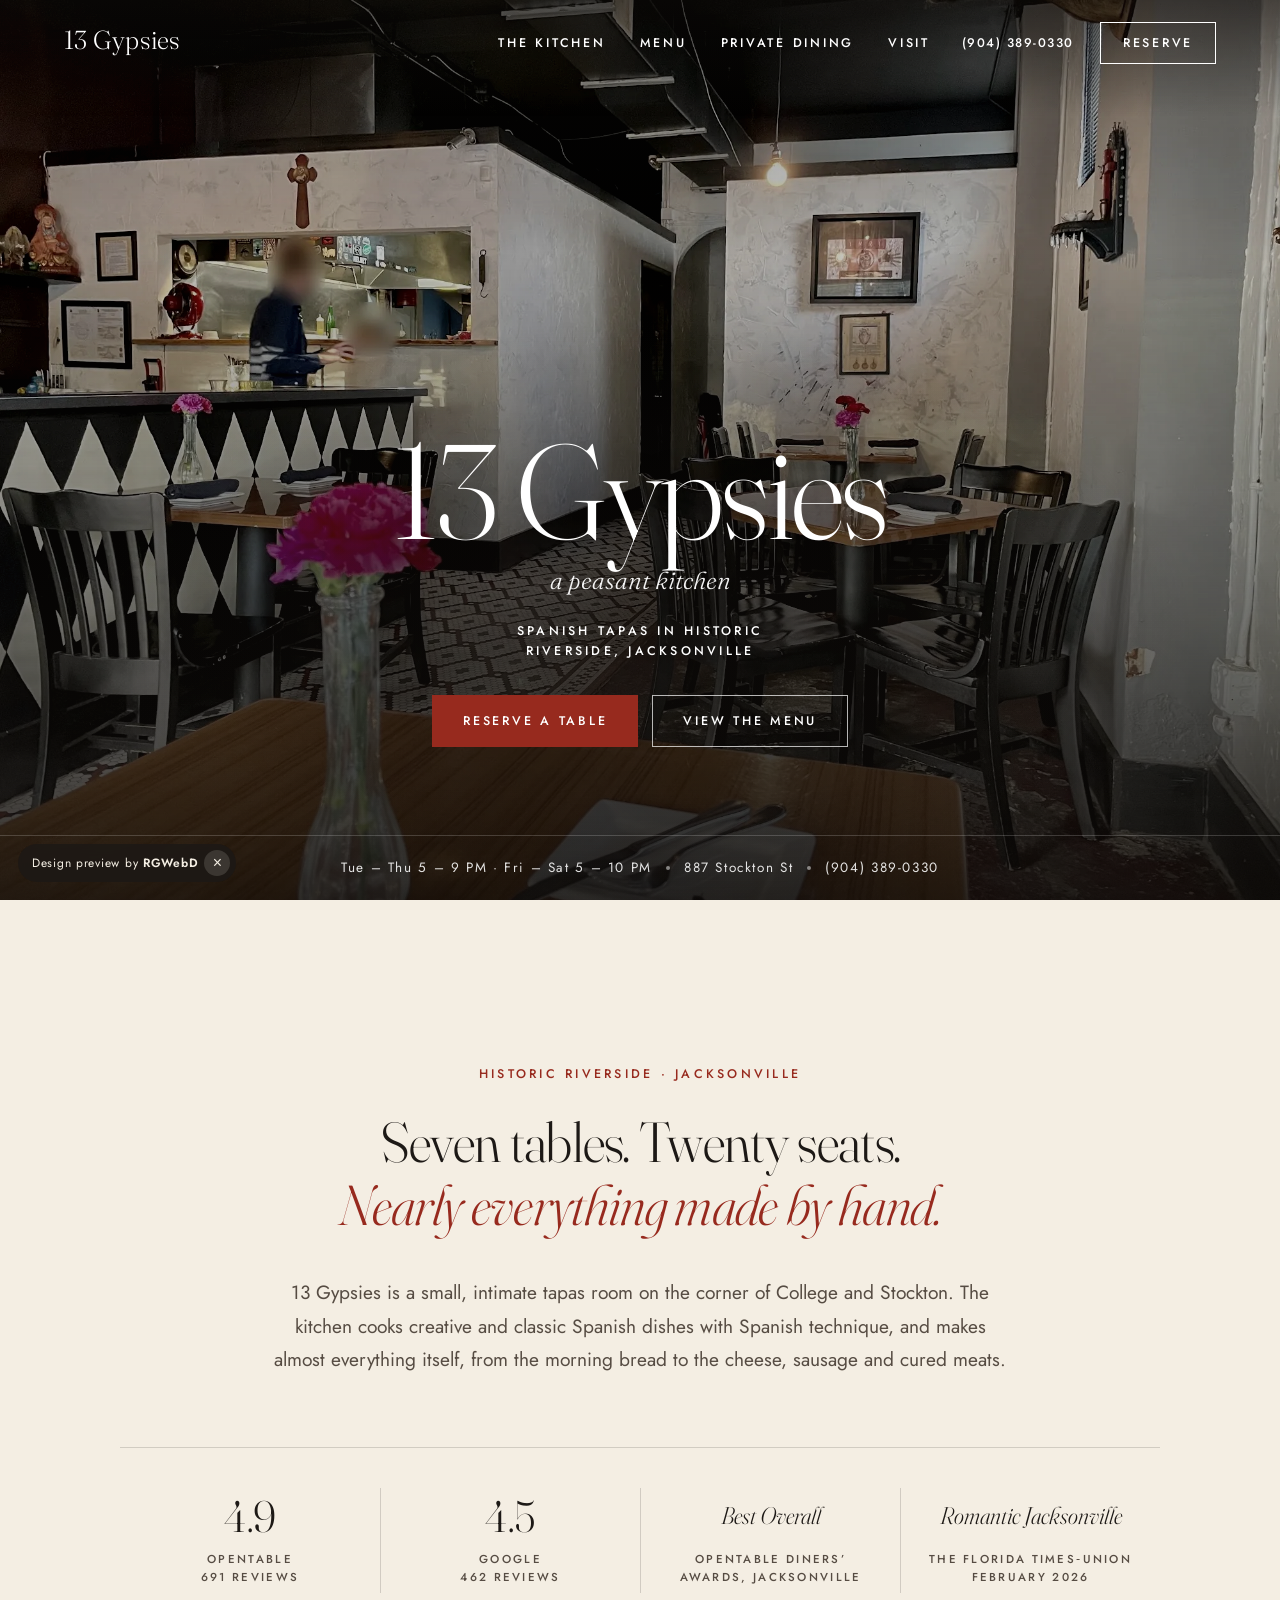
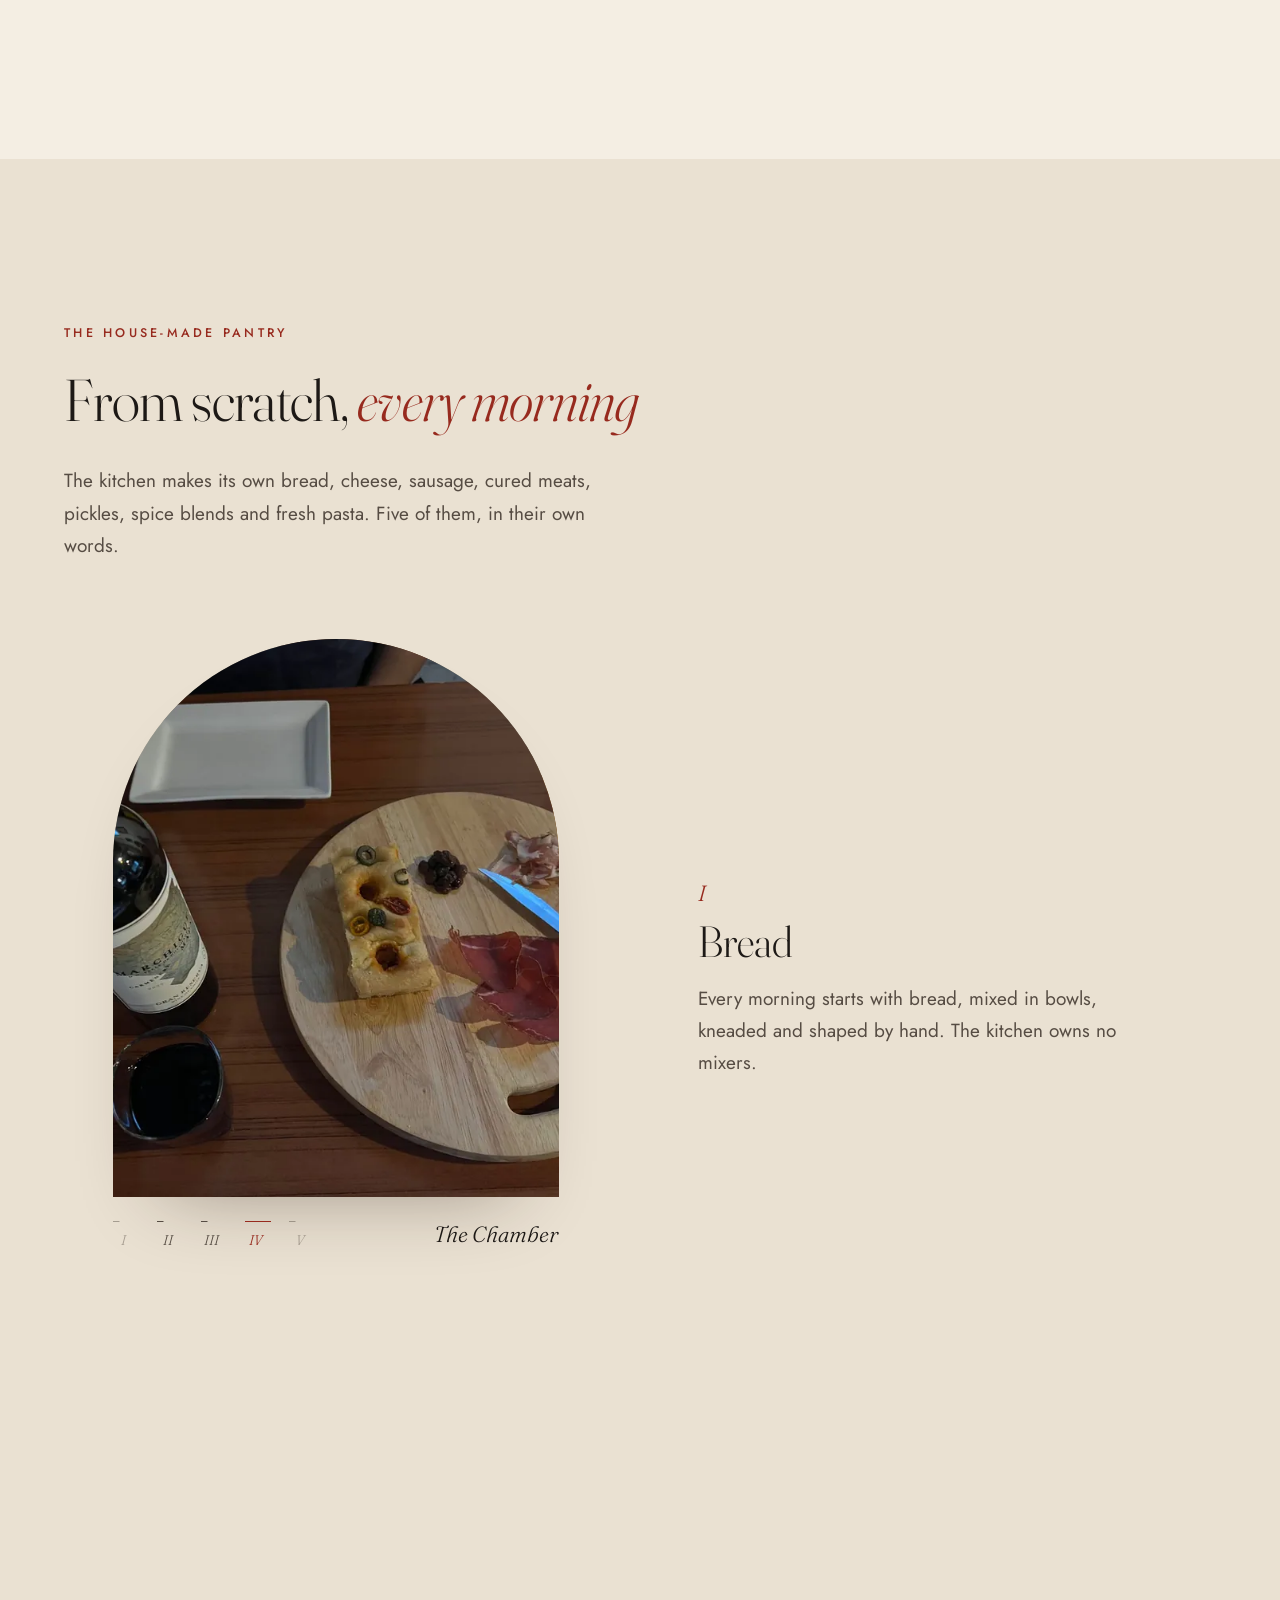
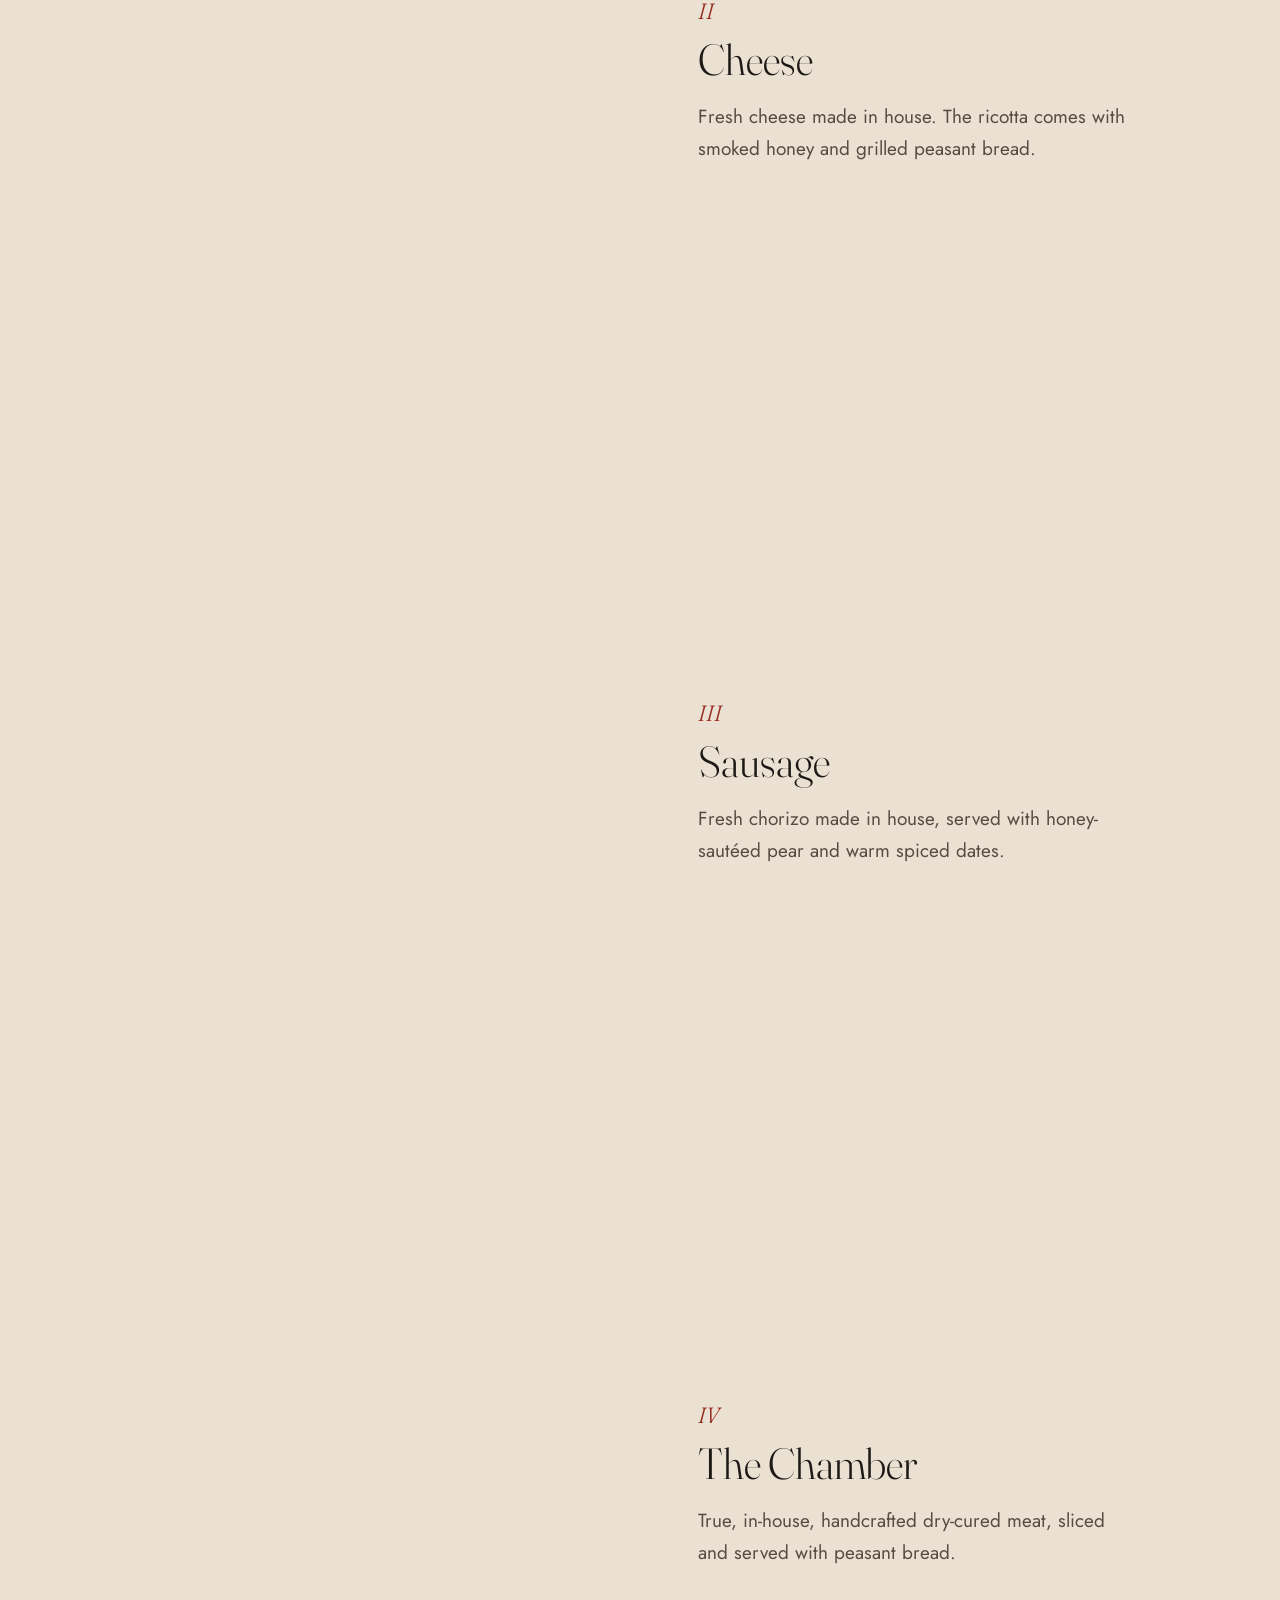
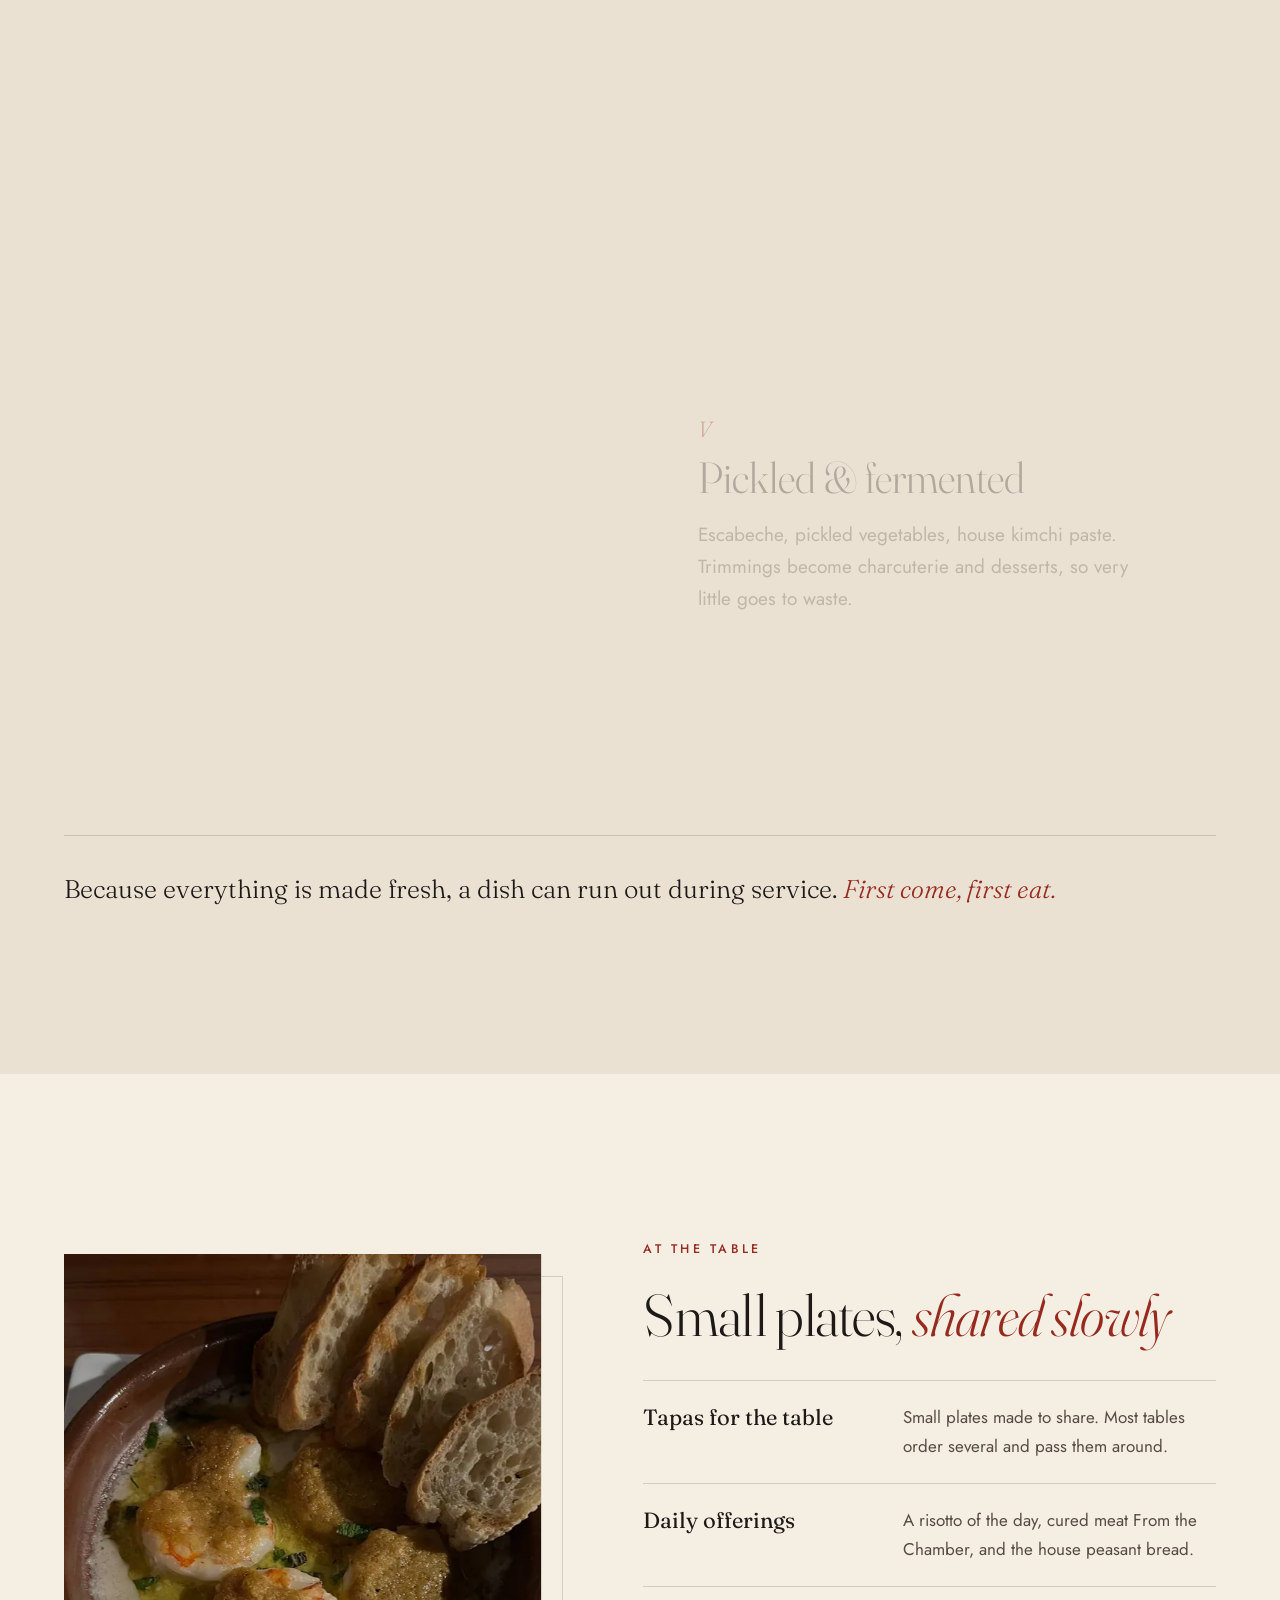
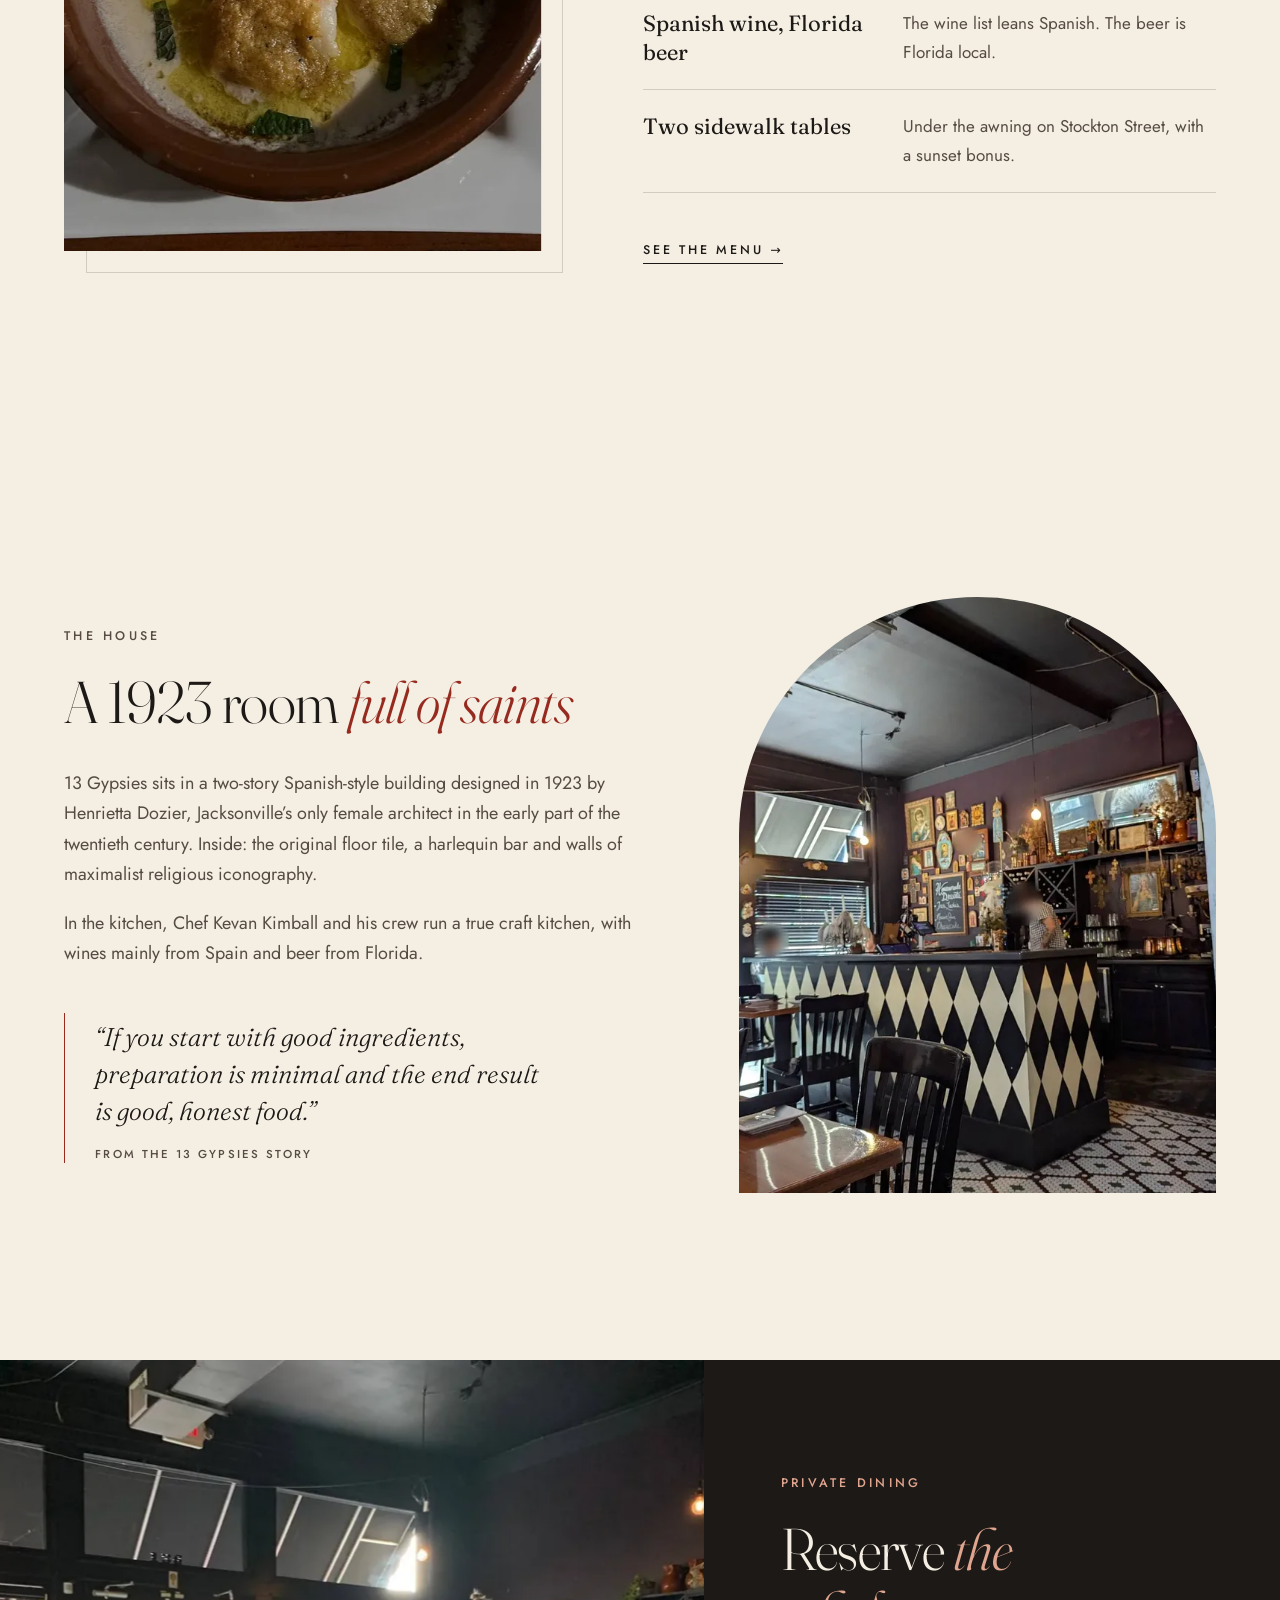
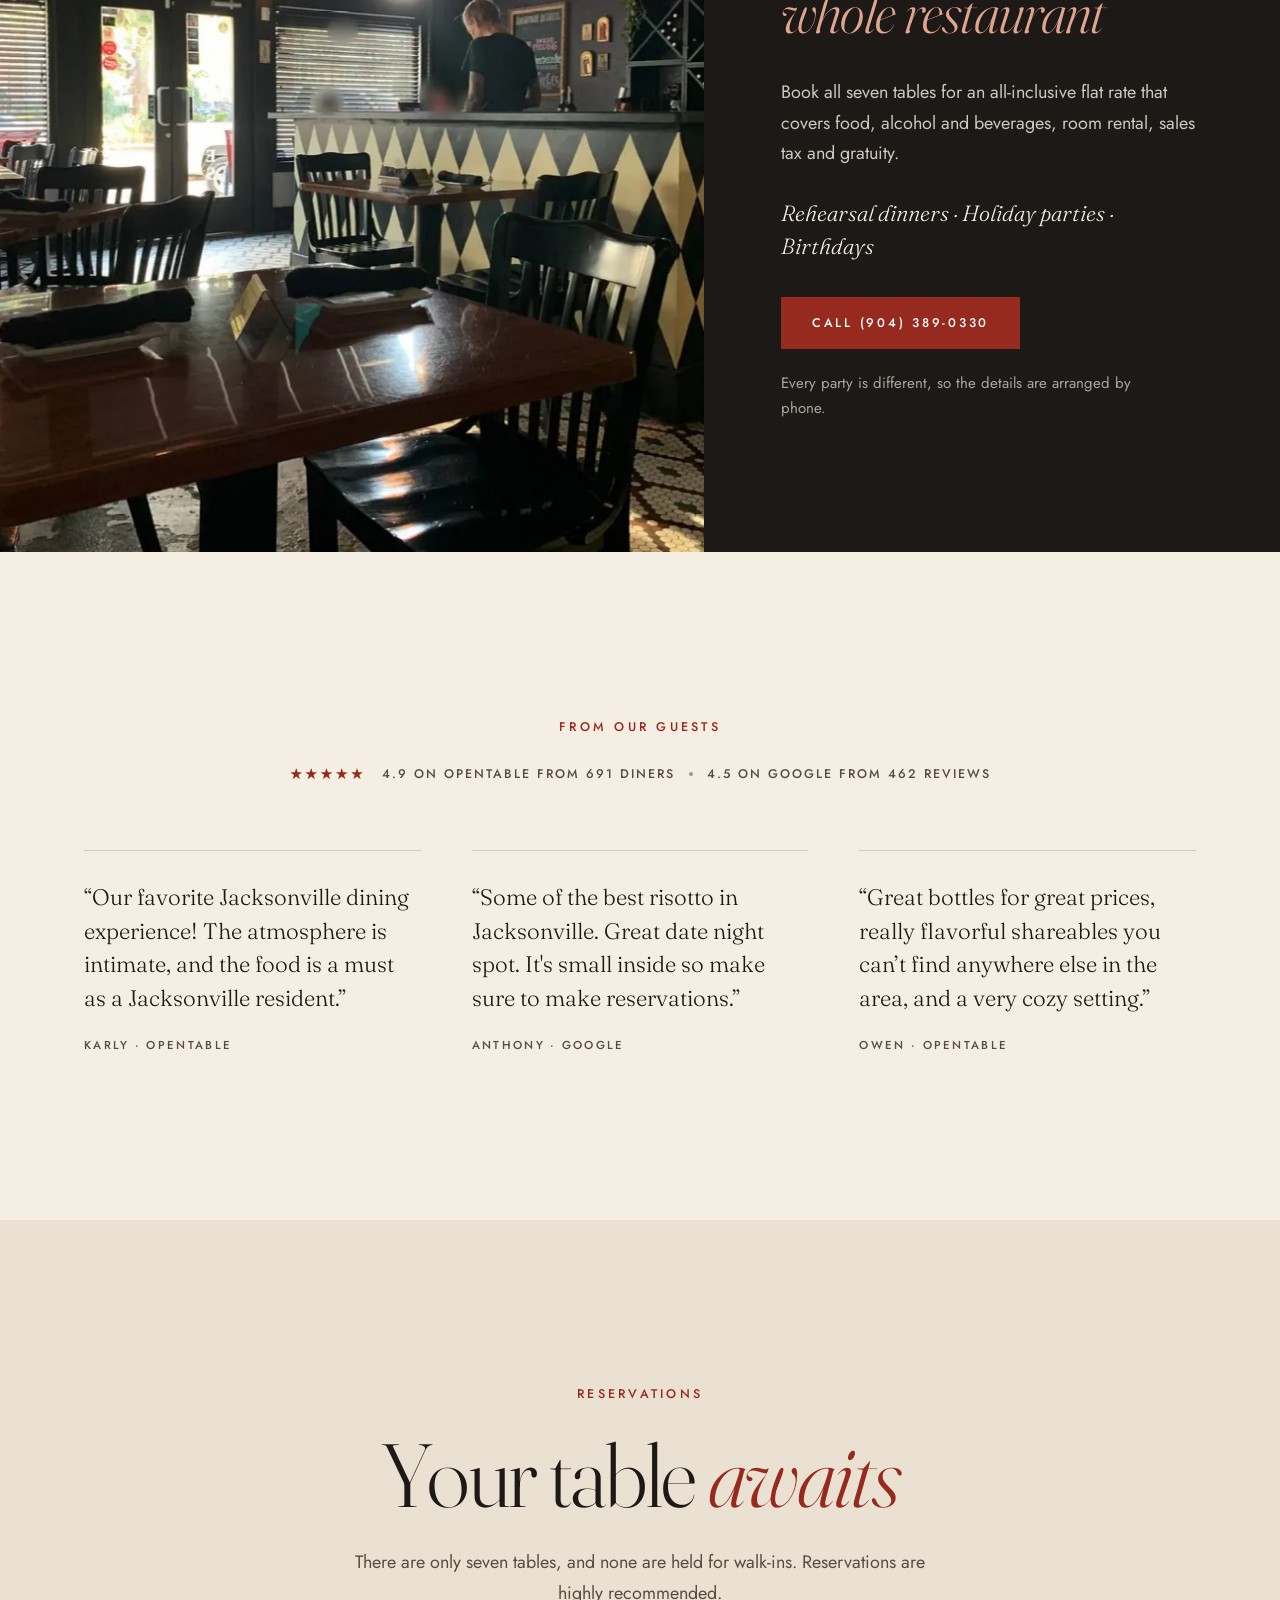
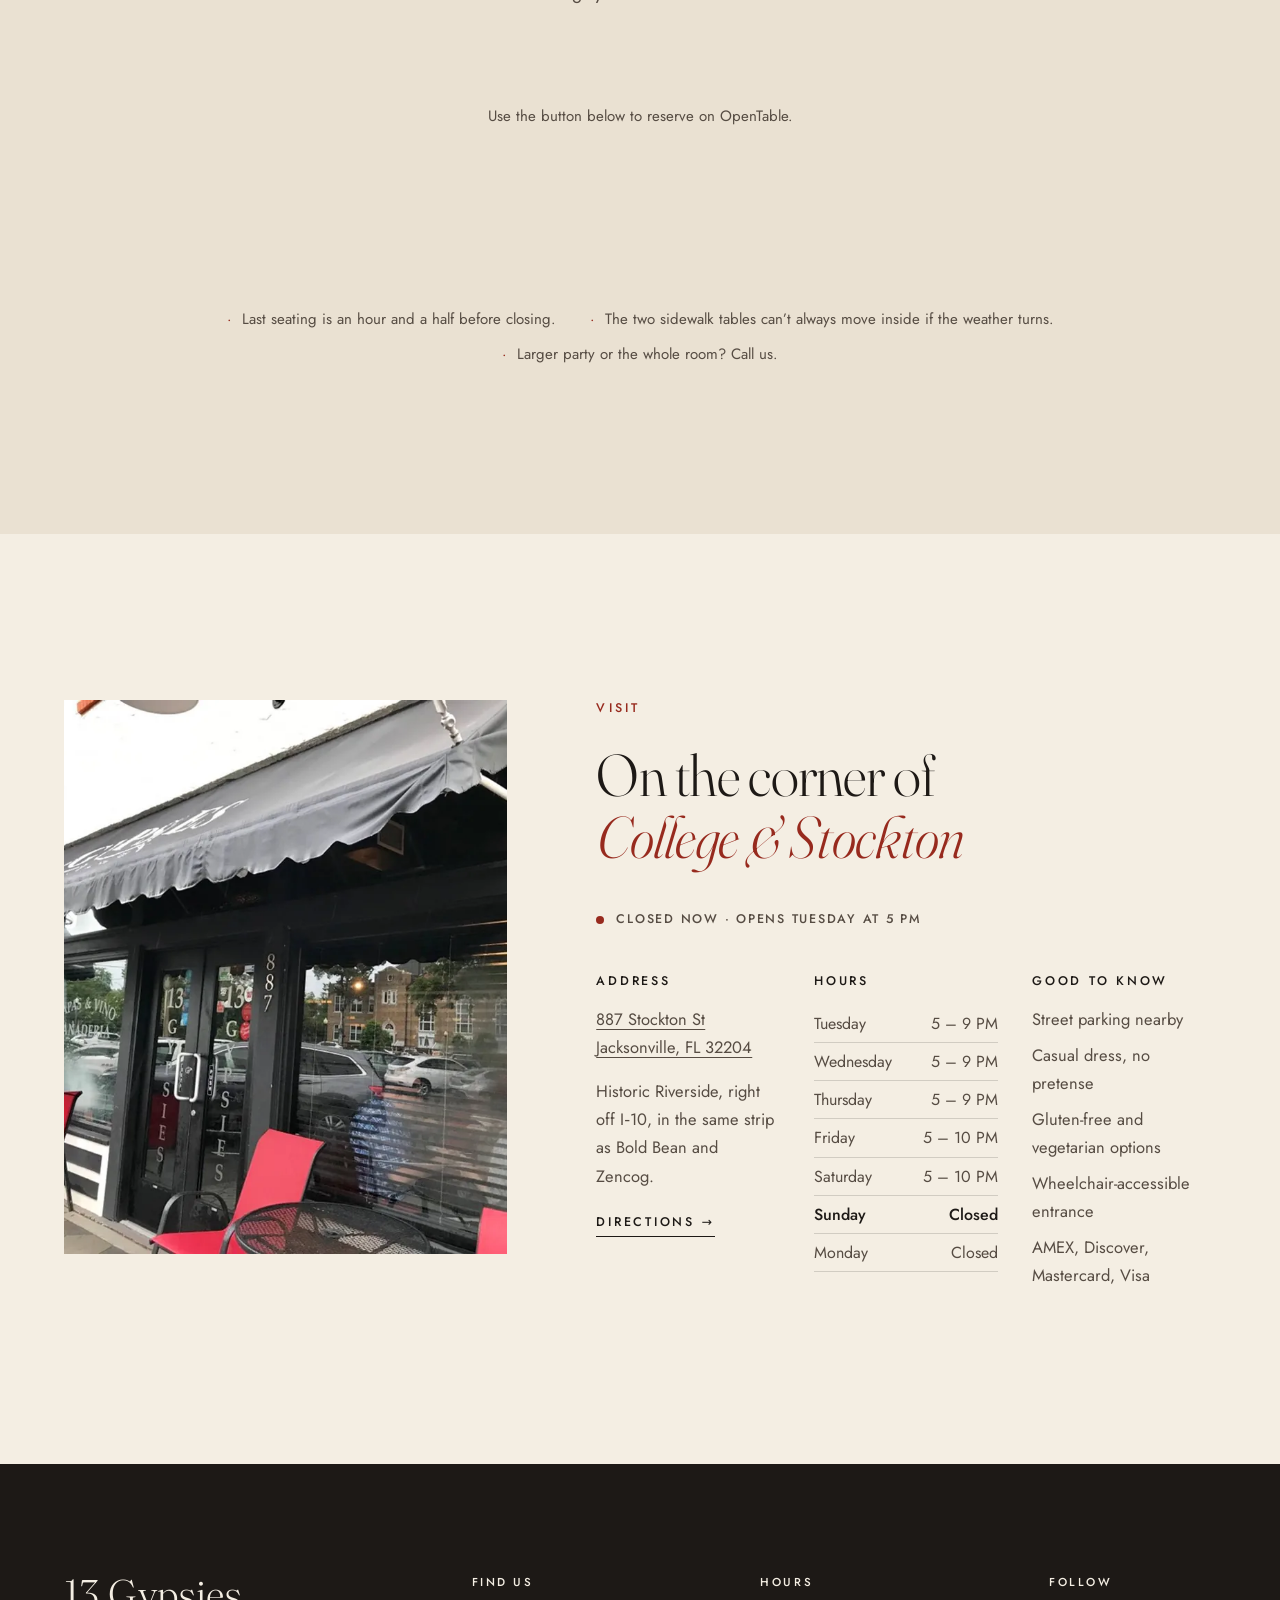
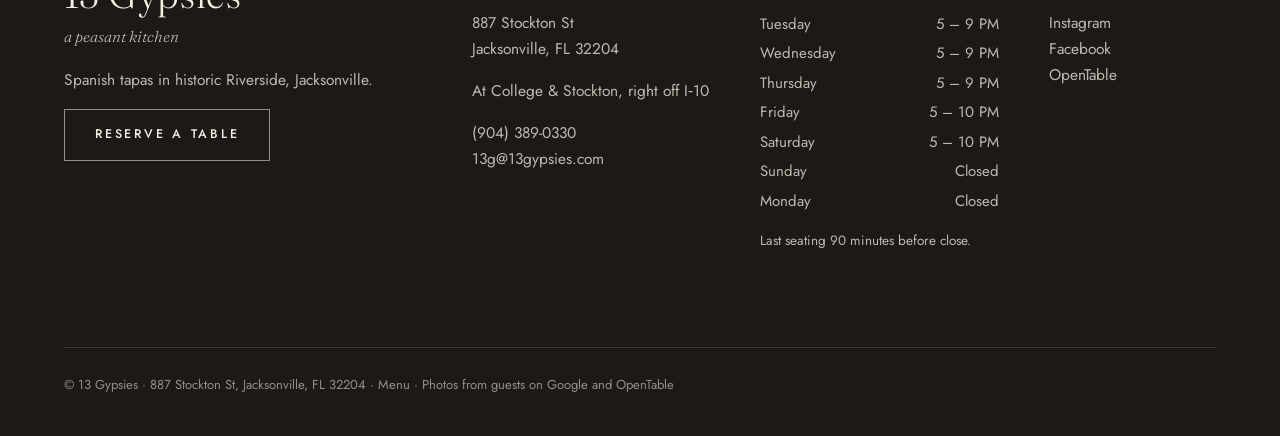
==== commit 3ea7a84b: "Mobile intro heading size" ====
--- a/index.html
+++ b/index.html
@@ -3,7 +3,7 @@
 <meta property="og:type" content="restaurant"><meta property="og:title" content="13 Gypsies · Spanish Tapas in Riverside, Jacksonville FL"><meta property="og:description" content="13 Gypsies is an intimate Spanish tapas restaurant in historic Riverside, Jacksonville: seven tables, twenty seats, and nearly everything made in house. Dinner Tue–Sat. Reserve on OpenTable or call (904) 389-0330."><meta property="og:url" content="https://rgwebd.github.io/13gypsies-luxe/"><meta property="og:image" content="https://rgwebd.github.io/13gypsies-luxe/assets/og-image.jpg"><meta name="twitter:card" content="summary_large_image"><meta name="twitter:title" content="13 Gypsies · Spanish Tapas in Riverside, Jacksonville FL"><meta name="twitter:description" content="13 Gypsies is an intimate Spanish tapas restaurant in historic Riverside, Jacksonville: seven tables, twenty seats, and nearly everything made in house. Dinner Tue–Sat. Reserve on OpenTable or call (904) 389-0330."><meta name="twitter:image" content="https://rgwebd.github.io/13gypsies-luxe/assets/og-image.jpg">
 <meta name="theme-color" content="#F4EEE3"><link rel="icon" href="favicon.ico" sizes="any"><link rel="icon" type="image/png" sizes="32x32" href="assets/favicon-32.png"><link rel="apple-touch-icon" href="apple-touch-icon.png">
 <link rel="preload" href="assets/fonts/fraunces-normal.woff2" as="font" type="font/woff2" crossorigin><link rel="preload" href="assets/fonts/jost-normal.woff2" as="font" type="font/woff2" crossorigin>
-<link rel="stylesheet" href="assets/styles.css?v=4"><script>document.documentElement.classList.add('js')</script>
+<link rel="stylesheet" href="assets/styles.css?v=5"><script>document.documentElement.classList.add('js')</script>
 <script type="application/ld+json">{"@context": "https://schema.org", "@type": "Restaurant", "@id": "https://rgwebd.github.io/13gypsies-luxe/#restaurant", "name": "13 Gypsies", "slogan": "A peasant kitchen", "url": "https://rgwebd.github.io/13gypsies-luxe/", "image": ["https://rgwebd.github.io/13gypsies-luxe/assets/img/hero-2000.webp", "https://rgwebd.github.io/13gypsies-luxe/assets/og-image.jpg"], "logo": "https://rgwebd.github.io/13gypsies-luxe/assets/favicon-512.png", "telephone": "+1-904-389-0330", "email": "13g@13gypsies.com", "description": "Intimate Spanish tapas restaurant in historic Riverside, Jacksonville: seven tables, twenty seats, and nearly everything made in house, from bread and cheese to sausage and dry-cured meats.", "address": {"@type": "PostalAddress", "streetAddress": "887 Stockton St", "addressLocality": "Jacksonville", "addressRegion": "FL", "postalCode": "32204", "addressCountry": "US"}, "geo": {"@type": "GeoCoordinates", "latitude": 30.315061, "longitude": -81.6891814}, "servesCuisine": ["Spanish", "Tapas", "Mediterranean"], "priceRange": "$$", "openingHoursSpecification": [{"@type": "OpeningHoursSpecification", "dayOfWeek": ["Tuesday", "Wednesday", "Thursday"], "opens": "17:00", "closes": "21:00"}, {"@type": "OpeningHoursSpecification", "dayOfWeek": ["Friday", "Saturday"], "opens": "17:00", "closes": "22:00"}], "acceptsReservations": "https://www.opentable.com/r/13-gypsies-jacksonville", "hasMenu": "https://rgwebd.github.io/13gypsies-luxe/menu.html", "paymentAccepted": "AMEX, Discover, Mastercard, Visa", "aggregateRating": {"@type": "AggregateRating", "ratingValue": 4.5, "reviewCount": 462, "bestRating": 5}, "sameAs": ["https://www.facebook.com/13gypsiesjax/", "https://www.instagram.com/13gypsies/", "https://www.opentable.com/r/13-gypsies-jacksonville", "https://maps.app.goo.gl/4hMLXT24EeZWwXa9A"]}</script></head>
 <body class="p-home" id="top">
 <a class="skip" href="#main">Skip to content</a>
@@ -107,5 +107,5 @@
 </footer>
 <div class="mbar" data-mbar><a class="btn fill" href="index.html#reserve">Reserve</a><a class="btn" href="tel:+19043890330">Call</a></div>
 <aside class="demo" aria-label="Design preview notice"><span>Design preview by <b>RGWebD</b></span><button type="button" aria-label="Dismiss design preview notice">×</button></aside>
-<script src="assets/script.js?v=4" defer></script>
+<script src="assets/script.js?v=5" defer></script>
 </body></html>
--- a/assets/styles.css
+++ b/assets/styles.css
@@ -267,6 +267,7 @@
 }
 @media (max-width:640px){
  body{font-size:17px}
+ .intro-h{font-size:31px}
  .sec{padding:92px 22px}
  .hero{min-height:600px}
  .hero-ph img{object-position:32% 60%}
